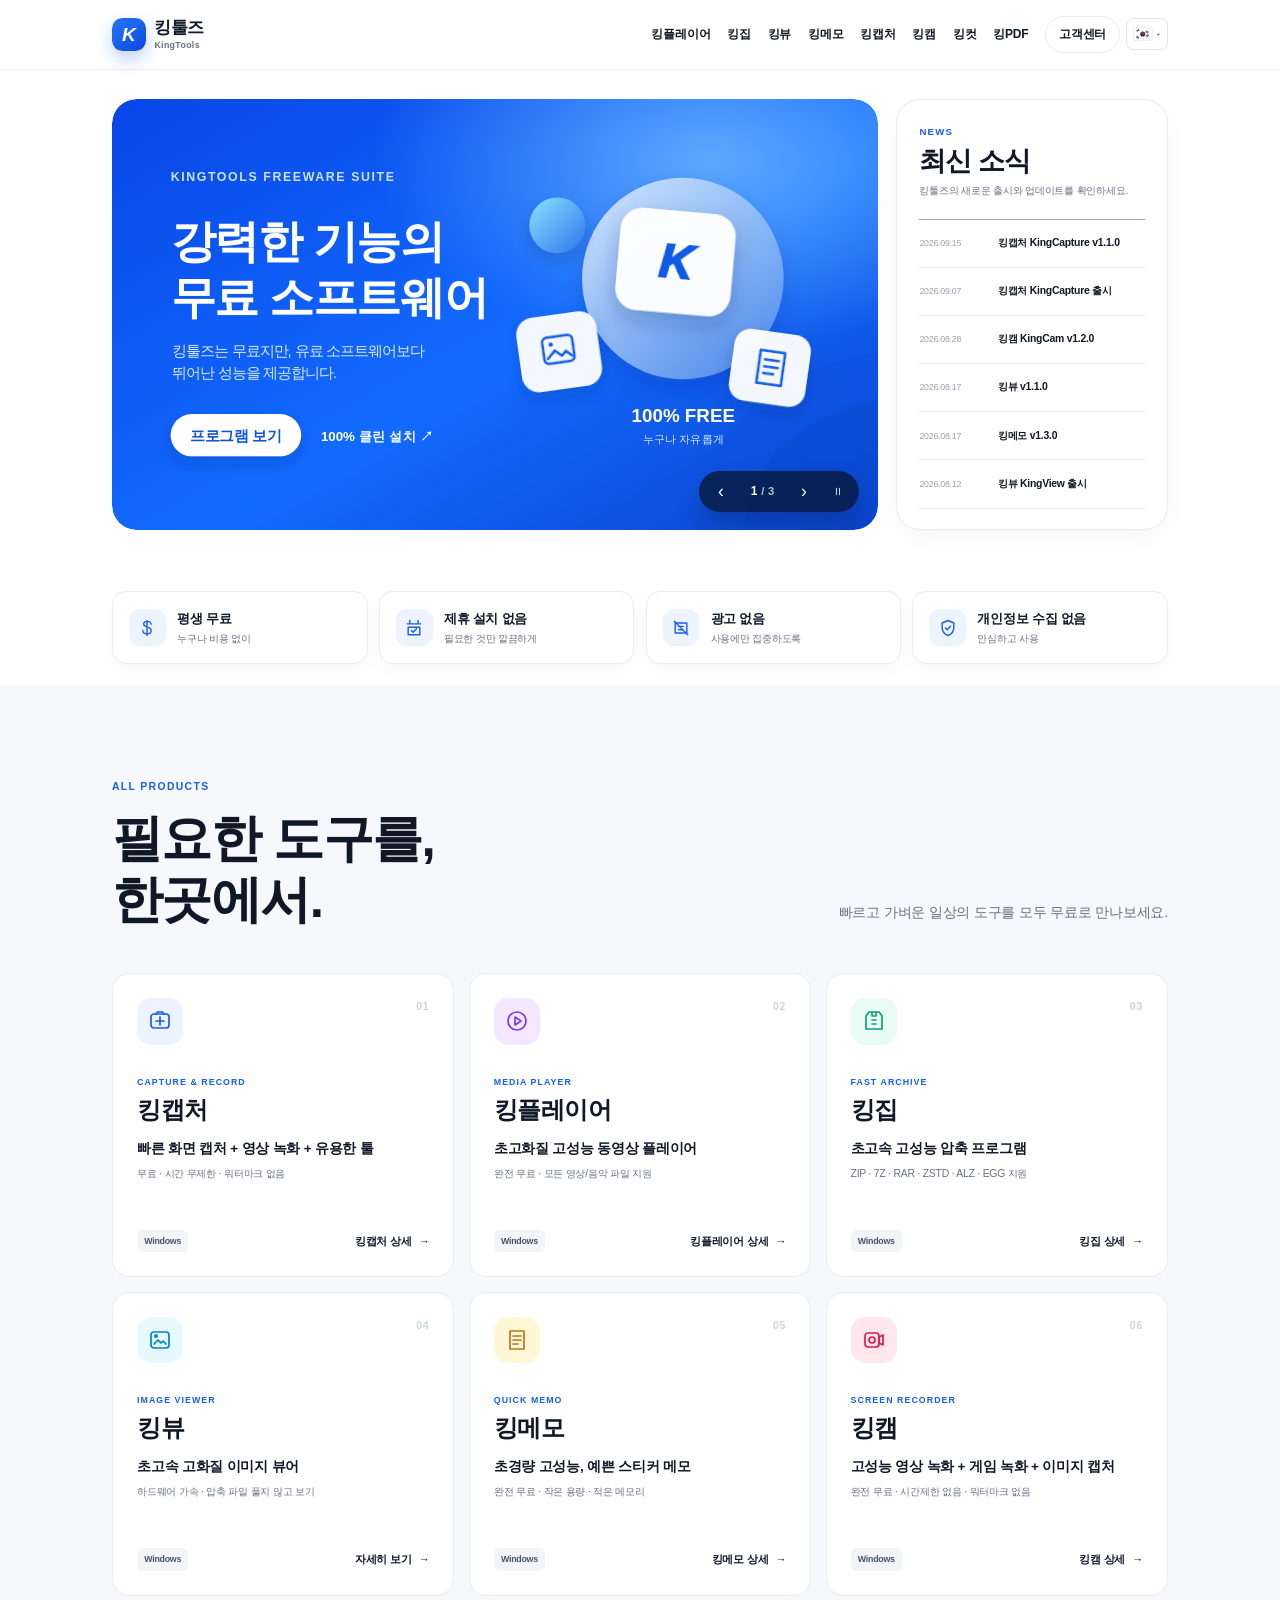
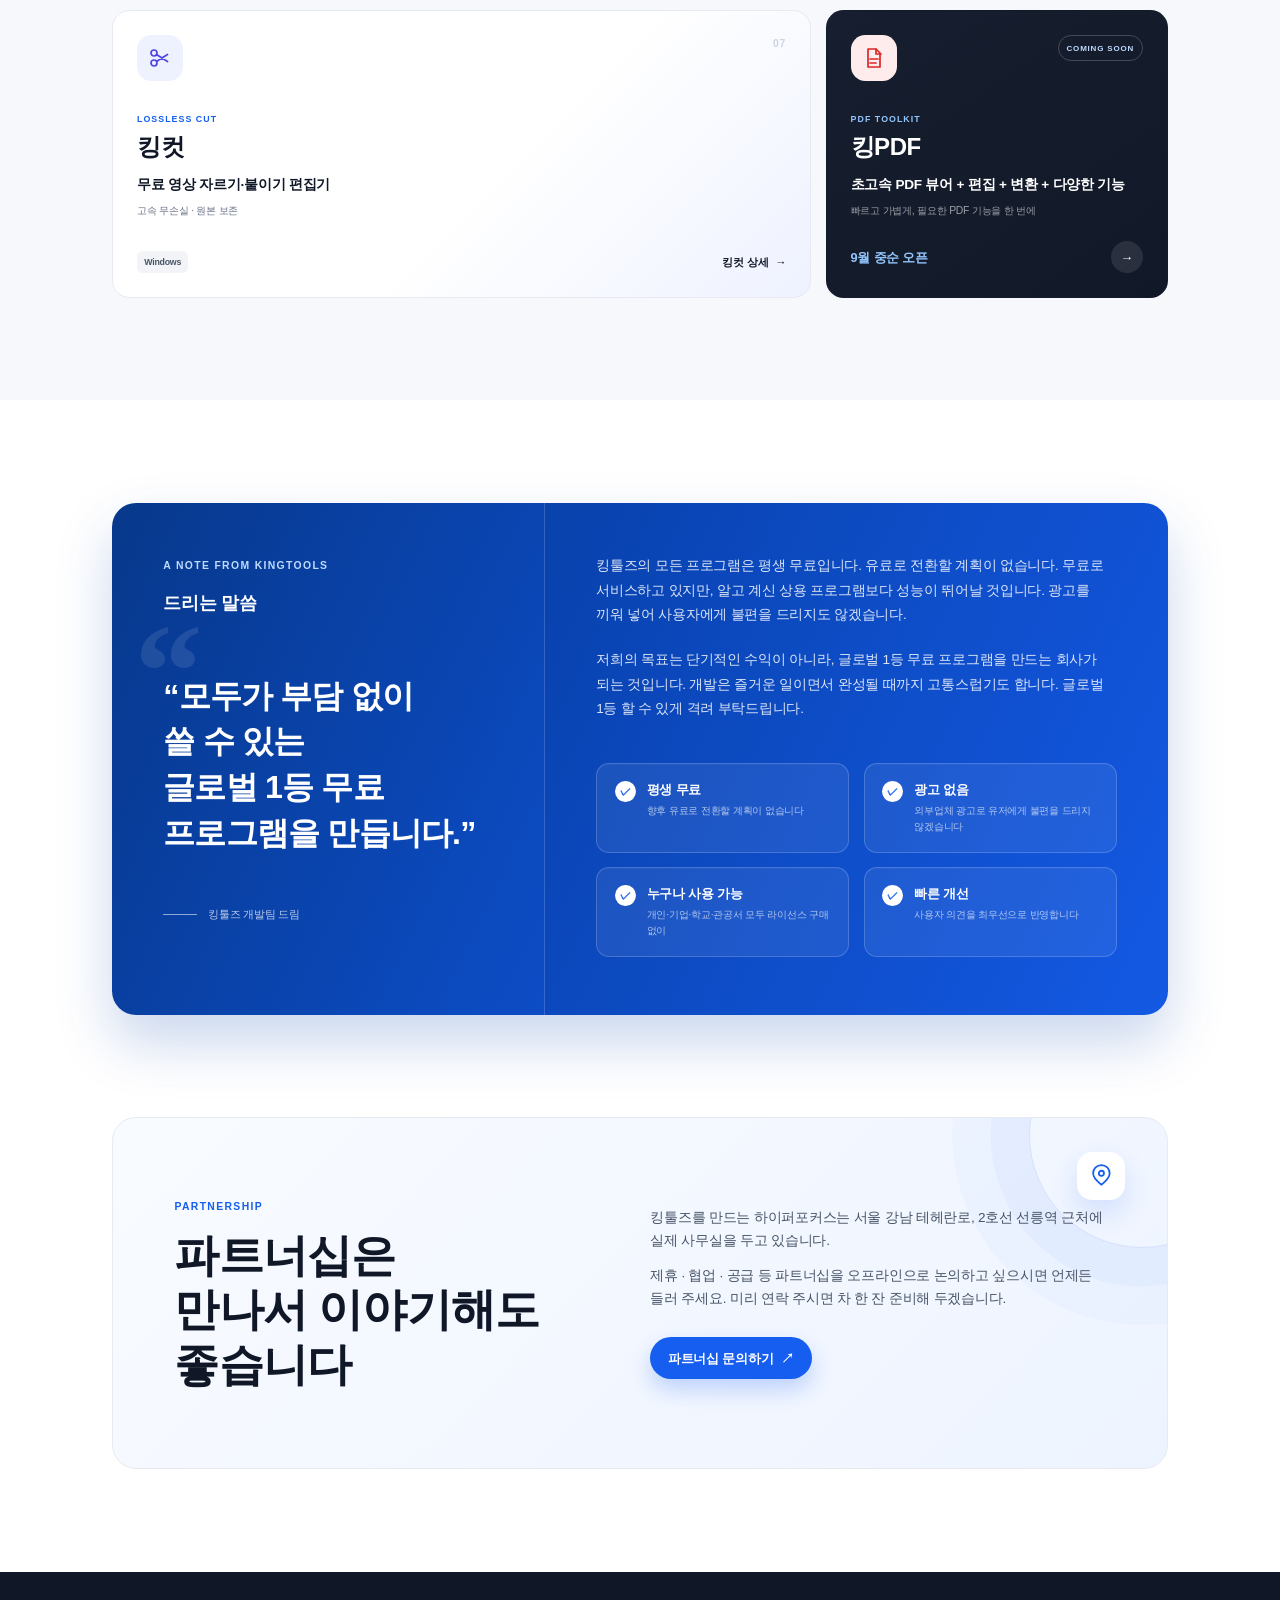
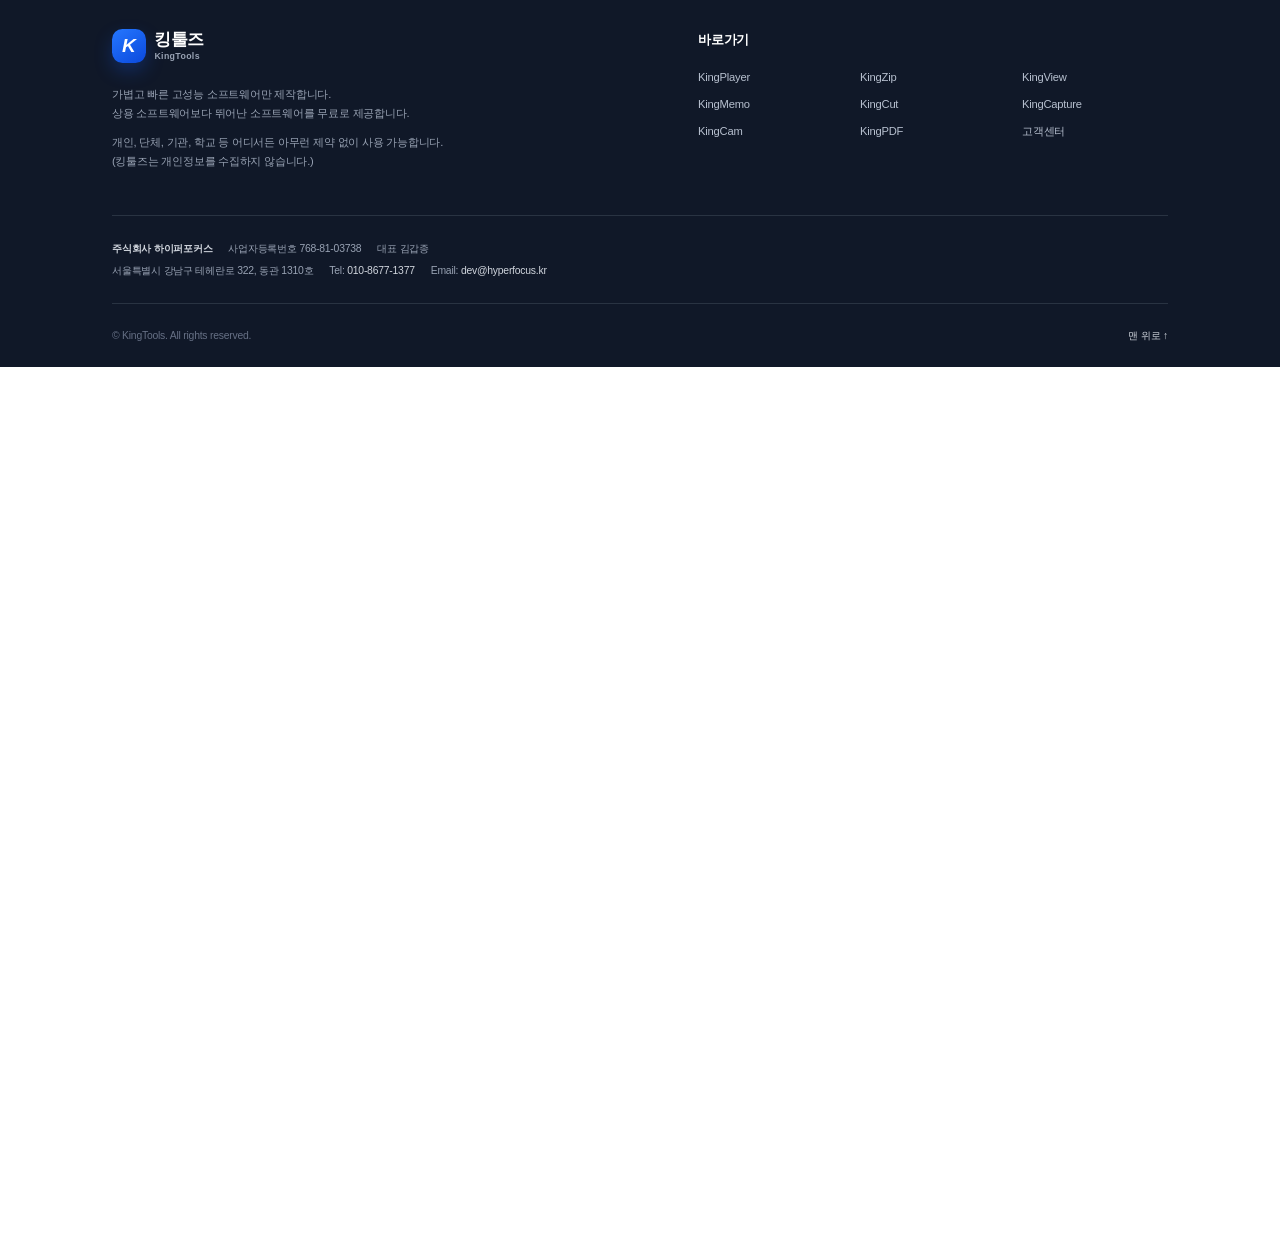
==== index.html @ 2457c0c4 "Match slide 2 to approved license design" ====
<!doctype html>
<html lang="ko">
  <head>
    <meta charset="UTF-8" />
    <meta name="viewport" content="width=device-width, initial-scale=1.0" />
    <meta name="description" content="강력한 기능의 무료 소프트웨어, 킹툴즈. 개인·기업·학교·기관 누구나 무료로 사용할 수 있습니다." />
    <meta name="theme-color" content="#155EEF" />
    <title>킹툴즈 KingTools — 무료 유틸리티 소프트웨어</title>
    <link rel="icon" type="image/svg+xml" href="data:image/svg+xml,%3Csvg xmlns='http://www.w3.org/2000/svg' viewBox='0 0 64 64'%3E%3Crect width='64' height='64' rx='17' fill='%23155EEF'/%3E%3Cpath d='M18 15v34h9V36l12 13h12L34 31l16-16H38L27 27V15z' fill='white'/%3E%3C/svg%3E" />
    <link rel="stylesheet" href="./styles.css?v=20260921-slide2final" />

    <!-- =========================================================
         HERO + 최신 소식 배치
         슬라이드 내부는 styles.css의 기본 크기를 사용해서
         1/2/3페이지 모두 네모 배너 안에 들어오도록 유지
         ========================================================= -->
    <style>
      /* HERO 오른쪽 최신 소식 카드 */
      .news-card {
        min-height: 508px;
        padding: 30px 28px 22px;
        display: flex;
        flex-direction: column;
        border: 1px solid #e7eaf0;
        border-radius: 30px;
        background: #fff;
        box-shadow: 0 10px 30px rgba(16,24,40,.04);
      }
      .news-kicker {
        color: #155eef;
        font-size: 12px;
        font-weight: 900;
        letter-spacing: .13em;
      }
      .news-heading {
        margin: 8px 0 0;
        font-size: 34px;
        line-height: 1.08;
        letter-spacing: -.04em;
      }
      .news-description {
        margin: 10px 0 0;
        color: #667085;
        font-size: 13px;
        line-height: 1.55;
      }
      .news-list-compact {
        margin: 24px 0 0;
        padding: 0;
        list-style: none;
        border-top: 2px solid #98a2b3;
      }
      .news-list-compact li { border-bottom: 1px solid #e7eaf0; }
      .news-list-compact a {
        min-height: 59px;
        display: grid;
        grid-template-columns: 88px minmax(0,1fr);
        align-items: center;
        gap: 10px;
      }
      .news-list-compact time {
        color: #98a2b3;
        font-size: 11px;
        font-variant-numeric: tabular-nums;
      }
      .news-list-compact strong {
        font-size: 13px;
        line-height: 1.4;
      }
      .news-list-compact a:hover strong { color: #155eef; }

      /* =========================================================
         ★ 2번 슬라이드 최종 디자인 ★
         사용자가 확정한 라이선스 프리웨어 디자인 기준
         1번/3번 슬라이드는 건드리지 않음
         ========================================================= */
      @media (min-width: 761px) {
        .hero-slide-license {
          background:
            radial-gradient(circle at 82% 16%, rgba(64,145,255,.34), transparent 28%),
            linear-gradient(135deg,#061a41 0%,#082b66 52%,#0b4f9f 100%);
        }
        .hero-slide-license .hero-copy-special { max-width: 520px; }
        .hero-slide-license .eyebrow {
          margin-bottom: 20px;
          color: #9dccff;
          font-size: 13px;
          letter-spacing: .12em;
        }
        .hero-slide-license h1 {
          font-size: clamp(54px,5vw,76px);
          line-height: 1.08;
          letter-spacing: 1px;
        }
        .hero-slide-license .hero-special-desc {
          margin-top: 28px;
          color: rgba(235,243,255,.88);
          font-size: 18px;
          line-height: 1.58;
        }
        .hero-slide-license .hero-special-points {
          margin-top: 34px;
          gap: 12px;
        }
        .hero-slide-license .hero-special-points span {
          min-height: 44px;
          padding: 9px 17px;
          border-color: rgba(164,196,239,.55);
          background: rgba(7,42,99,.20);
          color: #fff;
          box-shadow: inset 0 1px rgba(255,255,255,.05);
          backdrop-filter: none;
        }
        .hero-license-visual { min-height: 390px; }
        .hero-license-visual .feature-orbit {
          width: 320px;
          height: 320px;
          right: 10px;
          top: 24px;
          background: linear-gradient(145deg,#acd7ff 0%,#79b1ee 48%,#4d82bf 100%);
          box-shadow: inset -28px -24px 56px rgba(8,45,97,.14),0 30px 56px rgba(2,26,70,.18);
        }
        .hero-license-visual .feature-icon-card {
          width: 170px;
          height: 170px;
          right: 82px;
          top: 94px;
          border-radius: 40px;
          background: #fff;
          box-shadow: 0 26px 48px rgba(2,28,70,.18);
          transform: rotate(5deg);
        }
        .hero-license-visual .feature-icon-license svg {
          width: 92px;
          height: 92px;
        }
        .hero-license-visual .feature-floating-a {
          left: 12px;
          top: 86px;
          min-width: 112px;
          height: 48px;
          font-size: 15px;
        }
        .hero-license-visual .feature-floating-b {
          right: -2px;
          bottom: 80px;
          min-width: 108px;
          height: 48px;
          font-size: 15px;
        }
        .hero-license-visual .feature-caption {
          right: 54px;
          bottom: 0;
        }
        .hero-license-visual .feature-caption strong {
          font-size: 29px;
          letter-spacing: -.01em;
        }
        .hero-license-visual .feature-caption span {
          margin-top: 7px;
          font-size: 14px;
          color: rgba(226,238,255,.86);
        }
      }

      /* 3번 페이지에서는 슬라이드 컨트롤도 진한 초록색 */
      .hero-banner:has(.hero-slider-track[style*="-200%"] ) .hero-slider-controls {
        background: rgba(4,78,58,.93);
      }

      /* 태블릿에서는 최신 소식을 HERO 아래로 */
      @media (max-width:1180px) {
        .news-card { min-height: auto; }
      }

      @media (max-width:760px) {
        .news-card { padding: 26px 22px 20px; border-radius: 24px; }
        .news-heading { font-size: 30px; }
        .news-list-compact a { min-height: 64px; grid-template-columns: 78px 1fr; }
      }
    </style>
  </head>
  <body>
    <a class="skip-link" href="#main">본문으로 바로가기</a>

    <!-- =========================================================
         01. HEADER
         ========================================================= -->
    <header class="site-header" id="top">
      <div class="header-inner">
        <a class="brand" href="#top" aria-label="킹툴즈 홈">
          <span class="brand-mark" aria-hidden="true">K</span>
          <span class="brand-copy"><strong>킹툴즈</strong><small>KingTools</small></span>
        </a>
        <button class="menu-button" type="button" aria-expanded="false" aria-controls="primary-nav">
          <span class="sr-only">메뉴 열기</span><span></span><span></span><span></span>
        </button>
        <nav class="primary-nav" id="primary-nav" aria-label="주요 메뉴">
          <a href="#kingplayer">킹플레이어</a>
          <a href="#kingzip">킹집</a>
          <a href="#kingview">킹뷰</a>
          <a href="#kingmemo">킹메모</a>
          <a href="#kingcapture">킹캡처</a>
          <a href="#kingcam">킹캠</a>
          <a href="#kingcut">킹컷</a>
          <a href="#kingpdf">킹PDF</a>
          <a class="nav-support" href="#footer">고객센터</a>
        </nav>
      </div>
    </header>

    <main id="main">
      <!-- =========================================================
           02. HERO 3페이지 슬라이더 + 최신 소식
           ========================================================= -->
      <section class="hero section-shell" aria-labelledby="hero-title">
        <div class="hero-banner">
          <div class="hero-slider-viewport">
            <div class="hero-slider-track">

              <!-- 1번 슬라이드 -->
              <section class="hero-slide hero-slide-main" aria-label="강력한 기능의 무료 소프트웨어">
                <div class="hero-copy">
                  <span class="eyebrow eyebrow-light">KINGTOOLS FREEWARE SUITE</span>
                  <h1 id="hero-title">강력한 기능의<br />무료 소프트웨어</h1>
                  <p>킹툴즈는 무료지만, 유료 소프트웨어보다 뛰어난 성능을 제공합니다.</p>
                  <div class="hero-actions">
                    <a class="button button-white" href="#programs">프로그램 보기</a>
                    <a class="text-link text-link-light" href="#programs">100% 클린 설치 <span aria-hidden="true">↗</span></a>
                  </div>
                </div>
                <div class="hero-visual" aria-hidden="true">
                  <span class="orb orb-one"></span>
                  <span class="orb orb-two"></span>
                  <div class="utility-stack utility-stack-left">
                    <svg viewBox="0 0 24 24"><rect x="3" y="4" width="18" height="16" rx="3"></rect><path d="m7 15 3-3 3 3 2-2 3 3"></path><circle cx="8" cy="9" r="1.2"></circle></svg>
                  </div>
                  <div class="utility-stack utility-stack-center"><span class="stack-k">K</span></div>
                  <div class="utility-stack utility-stack-right">
                    <svg viewBox="0 0 24 24"><path d="M5 4h14v16H5z"></path><path d="M8 8h8M8 12h8M8 16h5"></path></svg>
                  </div>
                  <div class="visual-caption"><strong>100% FREE</strong><span>누구나 자유롭게</span></div>
                </div>
              </section>

              <!-- 2번 슬라이드 - 확정 디자인 -->
              <section class="hero-slide hero-slide-license" aria-label="라이선스 프리웨어">
                <div class="hero-copy hero-copy-special">
                  <span class="eyebrow eyebrow-light">KINGTOOLS LICENSE</span>
                  <h1>라이선스<br />프리웨어</h1>
                  <p class="hero-special-desc">개인 · 기업 · 학교 · 기관 누구나 무료입니다.<br />어떠한 라이선스 비용도 요구하지 않습니다.</p>
                  <div class="hero-special-points"><span>개인 무료</span><span>기업 무료</span><span>학교·기관 무료</span></div>
                </div>
                <div class="hero-feature-visual hero-license-visual" aria-hidden="true">
                  <div class="feature-orbit feature-orbit-license"></div>
                  <div class="feature-icon-card feature-icon-license">
                    <svg viewBox="0 0 96 96" fill="none" aria-hidden="true">
                      <path d="M20 10h39l15 15v40H20V10Z" stroke="currentColor" stroke-width="5" stroke-linejoin="round"/>
                      <path d="M59 10v17h17" stroke="currentColor" stroke-width="5" stroke-linecap="round" stroke-linejoin="round"/>
                      <path d="M31 31h22M31 42h25M31 53h18" stroke="currentColor" stroke-width="5" stroke-linecap="round"/>
                      <circle cx="68" cy="65" r="17" fill="white" stroke="currentColor" stroke-width="5"/>
                      <path d="m60 65 6 6 11-13" stroke="currentColor" stroke-width="5" stroke-linecap="round" stroke-linejoin="round"/>
                      <path d="M59 79 56 90l12-6 12 6-3-11" stroke="currentColor" stroke-width="5" stroke-linejoin="round"/>
                    </svg>
                  </div>
                  <div class="feature-floating feature-floating-a">FREE</div>
                  <div class="feature-floating feature-floating-b">0원</div>
                  <div class="feature-caption"><strong>FREEWARE</strong><span>누구나 자유롭게</span></div>
                </div>
              </section>

              <!-- 3번 슬라이드 -->
              <section class="hero-slide hero-slide-clean" aria-label="100% 클린 설치">
                <div class="hero-copy hero-copy-special">
                  <span class="eyebrow eyebrow-light">KINGTOOLS PROMISE</span>
                  <h1>100%<br />클린 설치</h1>
                  <p class="hero-special-desc">킹툴즈 모든 프로그램은 타사 제휴 소프트웨어를<br />끼워 설치하지 않습니다.</p>
                  <div class="hero-special-points hero-clean-points"><span>✓ 제휴 설치 없음</span><span>✓ 광고 없음</span><span>✓ 개인정보 수집 없음</span></div>
                </div>
                <div class="hero-feature-visual hero-clean-visual" aria-hidden="true">
                  <div class="feature-orbit feature-orbit-clean"></div>
                  <div class="feature-icon-card feature-icon-clean">
                    <svg viewBox="0 0 64 64" fill="none"><path d="M32 7 11 15v15c0 13 8 24 21 29 13-5 21-16 21-29V15L32 7Z" stroke="currentColor" stroke-width="4" stroke-linejoin="round"/><path d="m22 32 7 7 14-16" stroke="currentColor" stroke-width="5" stroke-linecap="round" stroke-linejoin="round"/></svg>
                  </div>
                  <div class="feature-floating feature-floating-a clean-chip">NO BUNDLE</div>
                  <div class="feature-floating feature-floating-b clean-chip">NO ADS</div>
                  <div class="feature-caption"><strong>100% CLEAN</strong><span>안심하고 설치</span></div>
                </div>
              </section>
            </div>
          </div>

          <div class="hero-slider-controls">
            <button class="hero-slider-prev" type="button" aria-label="이전 배너">‹</button>
            <span class="hero-slider-count"><b>1</b><em>/</em>3</span>
            <button class="hero-slider-next" type="button" aria-label="다음 배너">›</button>
            <button class="hero-slider-pause" type="button" aria-label="자동 넘김 일시정지">Ⅱ</button>
          </div>
        </div>

        <!-- 최신 소식 -->
        <aside class="news-card" aria-labelledby="news-title">
          <span class="news-kicker">NEWS</span>
          <h2 class="news-heading" id="news-title">최신 소식</h2>
          <p class="news-description">킹툴즈의 새로운 출시와 업데이트를 확인하세요.</p>
          <ul class="news-list-compact">
            <li><a href="#kingcapture"><time datetime="2026-09-15">2026.09.15</time><strong>킹캡처 KingCapture v1.1.0</strong></a></li>
            <li><a href="#kingcapture"><time datetime="2026-09-07">2026.09.07</time><strong>킹캡처 KingCapture 출시</strong></a></li>
            <li><a href="#kingcam"><time datetime="2026-08-28">2026.08.28</time><strong>킹캠 KingCam v1.2.0</strong></a></li>
            <li><a href="#kingview"><time datetime="2026-08-17">2026.08.17</time><strong>킹뷰 v1.1.0</strong></a></li>
            <li><a href="#kingmemo"><time datetime="2026-08-17">2026.08.17</time><strong>킹메모 v1.3.0</strong></a></li>
            <li><a href="#kingview"><time datetime="2026-08-12">2026.08.12</time><strong>킹뷰 KingView 출시</strong></a></li>
          </ul>
        </aside>
      </section>

      <!-- =========================================================
           03. BENEFITS
           ========================================================= -->
      <section class="trust-strip" aria-label="킹툴즈 이용 혜택">
        <div class="section-shell trust-grid">
          <article><span class="trust-icon"><svg viewBox="0 0 24 24"><path d="M12 3v18M17 7.5C17 5.6 15 4 12.5 4S8 5.3 8 7.3s1.8 3 4.5 3.7S17 12.8 17 15s-2 4-5 4-5-1.8-5-4"></path></svg></span><div><strong>평생 무료</strong><small>누구나 비용 없이</small></div></article>
          <article><span class="trust-icon"><svg viewBox="0 0 24 24"><path d="M4 7h16M7 3v4M17 3v4M5 11h14v9H5z"></path><path d="m9 15 2 2 4-4"></path></svg></span><div><strong>제휴 설치 없음</strong><small>필요한 것만 깔끔하게</small></div></article>
          <article><span class="trust-icon"><svg viewBox="0 0 24 24"><path d="M5 6h14v12H5z"></path><path d="m4 4 16 16M9 10h6M9 14h4"></path></svg></span><div><strong>광고 없음</strong><small>사용에만 집중하도록</small></div></article>
          <article><span class="trust-icon"><svg viewBox="0 0 24 24"><path d="M12 3 5 6v5c0 4.4 2.7 8.3 7 10 4.3-1.7 7-5.6 7-10V6z"></path><path d="m9 12 2 2 4-4"></path></svg></span><div><strong>개인정보 수집 없음</strong><small>안심하고 사용</small></div></article>
        </div>
      </section>

      <!-- =========================================================
           04. PRODUCTS
           ========================================================= -->
      <section class="program-section" id="programs" aria-labelledby="program-title">
        <div class="section-shell">
          <div class="section-heading program-heading">
            <div><span class="eyebrow">ALL PRODUCTS</span><h2 id="program-title">필요한 도구를,<br />한곳에서.</h2></div>
            <p>빠르고 가벼운 일상의 도구를 모두 무료로 만나보세요.</p>
          </div>
          <div class="program-grid">
            <article class="program-card featured" id="kingcapture"><div class="program-top"><span class="product-icon icon-blue"><svg viewBox="0 0 24 24"><rect x="3" y="5" width="18" height="14" rx="3"></rect><path d="M8 5 9.5 3h5L16 5M8 12h8M12 8v8"></path></svg></span><span class="product-number">01</span></div><span class="card-label">CAPTURE & RECORD</span><h3>킹캡처</h3><p>빠른 화면 캡처 + 영상 녹화 + 유용한 툴</p><small>무료 · 시간 무제한 · 워터마크 없음</small><div class="program-bottom"><span class="os-pill">Windows</span><a href="#kingcapture">킹캡처 상세 <i>→</i></a></div></article>
            <article class="program-card" id="kingplayer"><div class="program-top"><span class="product-icon icon-violet"><svg viewBox="0 0 24 24"><circle cx="12" cy="12" r="9"></circle><path d="m10 8 6 4-6 4z"></path></svg></span><span class="product-number">02</span></div><span class="card-label">MEDIA PLAYER</span><h3>킹플레이어</h3><p>초고화질 고성능 동영상 플레이어</p><small>완전 무료 · 모든 영상/음악 파일 지원</small><div class="program-bottom"><span class="os-pill">Windows</span><a href="#kingplayer">킹플레이어 상세 <i>→</i></a></div></article>
            <article class="program-card" id="kingzip"><div class="program-top"><span class="product-icon icon-mint"><svg viewBox="0 0 24 24"><path d="M7 3h10l3 4v13H4V7z"></path><path d="M10 3v4h4V3M10 11h4M10 15h4"></path></svg></span><span class="product-number">03</span></div><span class="card-label">FAST ARCHIVE</span><h3>킹집</h3><p>초고속 고성능 압축 프로그램</p><small>ZIP · 7Z · RAR · ZSTD · ALZ · EGG 지원</small><div class="program-bottom"><span class="os-pill">Windows</span><a href="#kingzip">킹집 상세 <i>→</i></a></div></article>
            <article class="program-card" id="kingview"><div class="program-top"><span class="product-icon icon-cyan"><svg viewBox="0 0 24 24"><rect x="3" y="4" width="18" height="16" rx="3"></rect><path d="m6 16 4-4 3 3 2-2 3 3"></path><circle cx="8" cy="8" r="1.2"></circle></svg></span><span class="product-number">04</span></div><span class="card-label">IMAGE VIEWER</span><h3>킹뷰</h3><p>초고속 고화질 이미지 뷰어</p><small>하드웨어 가속 · 압축 파일 풀지 않고 보기</small><div class="program-bottom"><span class="os-pill">Windows</span><a href="#kingview">자세히 보기 <i>→</i></a></div></article>
            <article class="program-card" id="kingmemo"><div class="program-top"><span class="product-icon icon-yellow"><svg viewBox="0 0 24 24"><path d="M5 3h14v18H5z"></path><path d="M8 8h8M8 12h8M8 16h5"></path></svg></span><span class="product-number">05</span></div><span class="card-label">QUICK MEMO</span><h3>킹메모</h3><p>초경량 고성능, 예쁜 스티커 메모</p><small>완전 무료 · 작은 용량 · 적은 메모리</small><div class="program-bottom"><span class="os-pill">Windows</span><a href="#kingmemo">킹메모 상세 <i>→</i></a></div></article>
            <article class="program-card" id="kingcam"><div class="program-top"><span class="product-icon icon-rose"><svg viewBox="0 0 24 24"><rect x="3" y="5" width="14" height="14" rx="3"></rect><path d="m17 9 4-2v10l-4-2z"></path><circle cx="10" cy="12" r="3"></circle></svg></span><span class="product-number">06</span></div><span class="card-label">SCREEN RECORDER</span><h3>킹캠</h3><p>고성능 영상 녹화 + 게임 녹화 + 이미지 캡처</p><small>완전 무료 · 시간제한 없음 · 워터마크 없음</small><div class="program-bottom"><span class="os-pill">Windows</span><a href="#kingcam">킹캠 상세 <i>→</i></a></div></article>
            <article class="program-card wide-card" id="kingcut"><div class="program-top"><span class="product-icon icon-indigo"><svg viewBox="0 0 24 24"><circle cx="6" cy="7" r="3"></circle><circle cx="6" cy="17" r="3"></circle><path d="m8.5 8.5 11 7M8.5 15.5l11-7"></path></svg></span><span class="product-number">07</span></div><span class="card-label">LOSSLESS CUT</span><h3>킹컷</h3><p>무료 영상 자르기·붙이기 편집기</p><small>고속 무손실 · 원본 보존</small><div class="program-bottom"><span class="os-pill">Windows</span><a href="#kingcut">킹컷 상세 <i>→</i></a></div></article>
            <article class="program-card coming-card" id="kingpdf"><div class="program-top"><span class="product-icon icon-red"><svg viewBox="0 0 24 24"><path d="M6 3h8l4 4v14H6z"></path><path d="M14 3v5h5M8 13h8M8 17h6"></path></svg></span><span class="status-pill">COMING SOON</span></div><span class="card-label">PDF TOOLKIT</span><h3>킹PDF</h3><p>초고속 PDF 뷰어 + 편집 + 변환 + 다양한 기능</p><small>빠르고 가볍게, 필요한 PDF 기능을 한 번에</small><div class="program-bottom"><span class="open-date">9월 중순 오픈</span><span class="coming-arrow">→</span></div></article>
          </div>
        </div>
      </section>

      <!-- =========================================================
           05. MESSAGE
           ========================================================= -->
      <section class="message-section section-shell" aria-labelledby="message-title">
        <div class="message-intro">
          <span class="eyebrow eyebrow-light">A NOTE FROM KINGTOOLS</span>
          <h2 id="message-title">드리는 말씀</h2>
          <p class="message-lead">“모두가 부담 없이<br />쓸 수 있는<br />글로벌 1등 무료<br />프로그램을 만듭니다.”</p>
          <div class="signature"><span></span> 킹툴즈 개발팀 드림</div>
        </div>
        <div class="message-copy">
          <p>킹툴즈의 모든 프로그램은 평생 무료입니다. 유료로 전환할 계획이 없습니다. 무료로 서비스하고 있지만, 알고 계신 상용 프로그램보다 성능이 뛰어날 것입니다. 광고를 끼워 넣어 사용자에게 불편을 드리지도 않겠습니다.</p>
          <p>저희의 목표는 단기적인 수익이 아니라, 글로벌 1등 무료 프로그램을 만드는 회사가 되는 것입니다. 개발은 즐거운 일이면서 완성될 때까지 고통스럽기도 합니다. 글로벌 1등 할 수 있게 격려 부탁드립니다.</p>
          <ul class="promise-list">
            <li><span>✓</span><div><strong>평생 무료</strong><small>향후 유료로 전환할 계획이 없습니다</small></div></li>
            <li><span>✓</span><div><strong>광고 없음</strong><small>외부업체 광고로 유저에게 불편을 드리지 않겠습니다</small></div></li>
            <li><span>✓</span><div><strong>누구나 사용 가능</strong><small>개인·기업·학교·관공서 모두 라이선스 구매 없이</small></div></li>
            <li><span>✓</span><div><strong>빠른 개선</strong><small>사용자 의견을 최우선으로 반영합니다</small></div></li>
          </ul>
        </div>
      </section>

      <!-- =========================================================
           06. PARTNERSHIP
           ========================================================= -->
      <section class="partnership-section section-shell" aria-labelledby="partnership-title">
        <div class="partnership-card">
          <div><span class="eyebrow">PARTNERSHIP</span><h2 id="partnership-title">파트너십은<br />만나서 이야기해도 좋습니다</h2></div>
          <div class="partnership-copy">
            <p>킹툴즈를 만드는 하이퍼포커스는 서울 강남 테헤란로, 2호선 선릉역 근처에 실제 사무실을 두고 있습니다.</p>
            <p>제휴 · 협업 · 공급 등 파트너십을 오프라인으로 논의하고 싶으시면 언제든 들러 주세요. 미리 연락 주시면 차 한 잔 준비해 두겠습니다.</p>
            <a class="button button-blue" href="mailto:dev@hyperfocus.kr">파트너십 문의하기 <span aria-hidden="true">↗</span></a>
          </div>
          <div class="partnership-pin" aria-hidden="true"><svg viewBox="0 0 24 24"><path d="M20 10c0 5-8 11-8 11S4 15 4 10a8 8 0 1 1 16 0Z"></path><circle cx="12" cy="10" r="2.5"></circle></svg></div>
        </div>
      </section>
    </main>

    <!-- =========================================================
         07. FOOTER
         ========================================================= -->
    <footer class="site-footer" id="footer">
      <div class="section-shell footer-top">
        <div class="footer-brand">
          <a class="brand brand-footer" href="#top"><span class="brand-mark" aria-hidden="true">K</span><span class="brand-copy"><strong>킹툴즈</strong><small>KingTools</small></span></a>
          <p>가볍고 빠른 고성능 소프트웨어만 제작합니다.<br />상용 소프트웨어보다 뛰어난 소프트웨어를 무료로 제공합니다.</p>
          <p>개인, 단체, 기관, 학교 등 어디서든 아무런 제약 없이 사용 가능합니다.<br />(킹툴즈는 개인정보를 수집하지 않습니다.)</p>
        </div>
        <div class="footer-links">
          <h2>바로가기</h2>
          <div><a href="#kingplayer">KingPlayer</a><a href="#kingzip">KingZip</a><a href="#kingview">KingView</a><a href="#kingmemo">KingMemo</a><a href="#kingcut">KingCut</a><a href="#kingcapture">KingCapture</a><a href="#kingcam">KingCam</a><a href="#kingpdf">KingPDF</a><a href="mailto:dev@hyperfocus.kr">고객센터</a></div>
        </div>
      </div>
      <div class="section-shell company-info">
        <p><strong>주식회사 하이퍼포커스</strong><span>사업자등록번호 768-81-03738</span><span>대표 김갑종</span></p>
        <p><span>서울특별시 강남구 테헤란로 322, 동관 1310호</span><span>Tel: <a href="tel:01086771377">010-8677-1377</a></span><span>Email: <a href="mailto:dev@hyperfocus.kr">dev@hyperfocus.kr</a></span></p>
      </div>
      <div class="section-shell footer-bottom"><p>© KingTools. All rights reserved.</p><a href="#top">맨 위로 <span aria-hidden="true">↑</span></a></div>
    </footer>

    <script src="./script.js?v=20260920-clean3"></script>
  </body>
</html>
---- styles.css ----
/* =========================================================
   KINGTOOLS styles.css
   디자인은 이 파일에서만 수정하면 됩니다.
   - 글자 크기: font-size
   - 자간: letter-spacing
   - 줄간격: line-height
   - 색상: color / background
   - 여백: margin / padding
   ========================================================= */

/* =========================================================
   01. 기본 설정
   사이트 전체 색상 / 폰트 / 공통 크기
   ========================================================= */
:root {
  --blue: #155eef;
  --blue-2: #0b45c8;
  --blue-soft: #edf4ff;
  --navy: #071a3d;
  --ink: #101828;
  --muted: #667085;
  --line: #e7eaf0;
  --surface: #f6f8fb;
  --white: #ffffff;
  --shadow: 0 18px 48px rgba(16, 24, 40, 0.08);
  --radius-xl: 30px;
  --radius-lg: 22px;
  --shell: min(1320px, calc(100% - 80px));
}

* { box-sizing: border-box; }
html { scroll-behavior: smooth; }
body {
  margin: 0;
  color: var(--ink);
  background: var(--white);
  font-family: "Pretendard Variable", Pretendard, -apple-system, BlinkMacSystemFont, "Segoe UI", sans-serif;
  font-size: 16px;
  line-height: 1.65;
  letter-spacing: -0.018em;
  word-break: keep-all;
  -webkit-font-smoothing: antialiased;
}
a { color: inherit; text-decoration: none; }
button { font: inherit; }
svg { display: block; }
.section-shell { width: var(--shell); margin-inline: auto; }
.sr-only { position:absolute; width:1px; height:1px; padding:0; margin:-1px; overflow:hidden; clip:rect(0,0,0,0); white-space:nowrap; border:0; }
.skip-link { position:fixed; top:12px; left:12px; z-index:9999; padding:10px 14px; color:#fff; background:var(--navy); border-radius:10px; transform:translateY(-150%); }
.skip-link:focus { transform:translateY(0); }
:focus-visible { outline:3px solid rgba(21,94,239,.38); outline-offset:4px; }

/* =========================================================
   02. 헤더
   로고 / 상단 메뉴 / 고객센터 버튼
   ========================================================= */
.site-header { position:sticky; top:0; z-index:50; border-bottom:1px solid rgba(231,234,240,.8); background:rgba(255,255,255,.92); backdrop-filter:blur(18px); }
.header-inner { width:var(--shell); min-height:86px; margin-inline:auto; display:flex; align-items:center; gap:36px; }
.brand { display:inline-flex; align-items:center; gap:11px; flex:0 0 auto; }
.brand-mark { width:42px; height:42px; display:grid; place-items:center; border-radius:13px; color:#fff; background:linear-gradient(145deg,#2577ff,#0b49dc); box-shadow:0 10px 22px rgba(21,94,239,.27); font-size:24px; font-weight:900; font-style:italic; }
.brand-copy { display:grid; line-height:1.05; }
.brand-copy strong { font-size:21px; letter-spacing:-.04em; }
.brand-copy small { margin-top:5px; color:var(--muted); font-size:11px; font-weight:700; letter-spacing:.04em; }
.primary-nav { margin-left:auto; display:flex; align-items:center; gap:clamp(15px,1.65vw,28px); }
.primary-nav a { position:relative; padding-block:30px; font-size:15px; font-weight:700; white-space:nowrap; }
.primary-nav a::after { content:""; position:absolute; right:0; bottom:23px; left:0; height:2px; border-radius:2px; background:var(--blue); transform:scaleX(0); transition:transform .18s ease; }
.primary-nav a:hover::after,.primary-nav a:focus-visible::after { transform:scaleX(1); }
.primary-nav .nav-support { padding:10px 16px; border:1px solid var(--line); border-radius:999px; }
.primary-nav .nav-support::after { display:none; }
.menu-button { display:none; margin-left:auto; width:44px; height:44px; padding:10px; border:1px solid var(--line); border-radius:12px; background:#fff; cursor:pointer; }
.menu-button span:not(.sr-only) { display:block; width:100%; height:2px; margin:5px 0; border-radius:2px; background:var(--ink); }

/* =========================================================
   03. 언어 선택
   오른쪽 국기 버튼 / 언어 목록
   ========================================================= */
.language-switcher { position:relative; flex:0 0 auto; margin-left:-28px; z-index:1000; }
.language-button { width:52px; height:40px; display:inline-flex; align-items:center; justify-content:center; gap:6px; padding:0 8px; border:1px solid #e1e5ea; border-radius:9px; background:#fff; color:#344054; cursor:pointer; }
.language-button:hover { background:#f8fafc; }
.language-flag { width:22px; height:15px; display:block; flex:0 0 22px; border-radius:1px; box-shadow:0 0 0 1px rgba(16,24,40,.08); }
.language-caret { font-size:11px; color:#667085; }
.language-menu { position:absolute; top:calc(100% + 6px); right:0; width:186px; max-height:525px; overflow-y:auto; padding:7px 0; border:1px solid #dfe3e8; border-radius:7px; background:#fff; box-shadow:0 8px 24px rgba(15,23,42,.12); }
.language-menu[hidden] { display:none; }
.language-option { width:100%; height:32px; display:flex; align-items:center; gap:10px; padding:0 14px; border:0; background:transparent; color:#263044; text-align:left; white-space:nowrap; cursor:pointer; font-size:14px; }
.language-option:hover { background:#f5f7fa; }

/* =========================================================
   04. 움직이는 HERO 슬라이더 공통 영역
   슬라이더 전체 크기 / 움직임 / 공통 배치
   ========================================================= */
.hero { padding-top:36px; padding-bottom:50px; display:grid; grid-template-columns:minmax(0,1fr) 340px; gap:22px; }
.hero-banner { position:relative; min-height:508px; overflow:hidden; border-radius:var(--radius-xl); color:#fff; background:#155eef; }
.hero-banner::after { content:""; position:absolute; z-index:0; width:420px; height:420px; right:-180px; bottom:-230px; border:1px solid rgba(255,255,255,.24); border-radius:50%; box-shadow:0 0 0 56px rgba(255,255,255,.04),0 0 0 112px rgba(255,255,255,.035); pointer-events:none; }
.hero-slider-viewport { position:relative; z-index:1; width:100%; overflow:hidden; border-radius:inherit; touch-action:pan-y; }
.hero-slider-track { display:flex; width:100%; transition:transform .55s cubic-bezier(.22,.8,.24,1); will-change:transform; }
.hero-slide { flex:0 0 100%; min-width:100%; min-height:508px; display:grid; grid-template-columns:1.05fr .95fr; align-items:center; gap:14px; padding:clamp(48px,5.4vw,76px); position:relative; overflow:hidden; }
.hero-slide-main { background:radial-gradient(circle at 83% 21%,rgba(96,165,250,.52),transparent 26%),linear-gradient(135deg,#0b3fd1 0%,#155eef 56%,#1743c2 100%); }
.hero-slide-license { background:radial-gradient(circle at 82% 18%,rgba(58,129,255,.28),transparent 27%),linear-gradient(135deg,#071d49 0%,#0a2b68 52%,#0a3a86 100%); }
.hero-slide-clean { background:radial-gradient(circle at 82% 18%,rgba(108,246,195,.22),transparent 29%),linear-gradient(135deg,#078b69 0%,#08a173 48%,#06694f 100%); }
.hero-copy { position:relative; z-index:2; align-self:center; }
.eyebrow { display:inline-flex; margin-bottom:18px; color:var(--blue); font-size:13px; font-weight:800; letter-spacing:.13em; }
.eyebrow-light { color:#bfdbfe; }
.hero-slide-license .eyebrow { color:#8fc1ff; }
.hero-slide-clean .eyebrow { color:#c8f5e7; }
.hero-copy-special { max-width:580px; z-index:2; }
.hero-slide-main h1 { margin:0; font-size:clamp(46px,4.45vw,68px); line-height:1.15; letter-spacing:0px; }
.hero-slide-license h1 { margin:0; font-size:clamp(52px,5vw,76px); line-height:1.08; letter-spacing:0px; }
.hero-slide-clean h1 { margin:0; font-size:clamp(52px,5vw,76px); line-height:1.08; letter-spacing:0px; }
.hero-copy > p { max-width:520px; margin:24px 0 0; color:rgba(255,255,255,.82); font-size:18px; }
.hero-special-desc { margin:26px 0 0; color:rgba(255,255,255,.94); font-size:19px; line-height:1.65; }
.hero-actions { display:flex; align-items:center; gap:26px; margin-top:38px; }
.button { min-height:52px; padding:13px 22px; display:inline-flex; align-items:center; justify-content:center; gap:10px; border-radius:999px; font-weight:800; transition:transform .18s ease,box-shadow .18s ease; }
.button:hover,.button:focus-visible { transform:translateY(-2px); }
.button-white { color:var(--blue-2); background:#fff; box-shadow:0 14px 32px rgba(4,28,83,.18); }
.button-blue { color:#fff; background:var(--blue); box-shadow:0 13px 28px rgba(21,94,239,.24); }
.text-link { font-weight:750; }
.text-link-light { color:#fff; }
.text-link span { margin-left:5px; }
.hero-special-points { display:flex; flex-wrap:wrap; gap:12px; margin-top:34px; }
.hero-special-points span { display:inline-flex; align-items:center; min-height:44px; padding:9px 16px; border:1px solid rgba(255,255,255,.28); border-radius:999px; background:rgba(255,255,255,.08); color:#fff; font-size:14px; font-weight:800; box-shadow:inset 0 1px rgba(255,255,255,.12),0 10px 24px rgba(0,0,0,.08); backdrop-filter:blur(8px); }
.hero-slide-clean .hero-special-points span { background:rgba(255,255,255,.90); color:#078a66; border-color:rgba(255,255,255,.72); }

/* =========================================================
   05. 1번 슬라이드 오른쪽 일러스트
   ========================================================= */
.hero-visual { position:relative; min-height:340px; align-self:center; }
.orb { position:absolute; border-radius:50%; }
.orb-one { width:210px; height:210px; right:20px; top:44px; background:linear-gradient(145deg,rgba(255,255,255,.9),rgba(158,202,255,.25)); box-shadow:inset -24px -20px 54px rgba(5,43,125,.22),0 34px 50px rgba(4,27,88,.24); }
.orb-two { width:76px; height:76px; left:8px; top:44px; background:linear-gradient(145deg,#7dd3fc,#2563eb); box-shadow:0 20px 28px rgba(6,31,91,.26); }
.utility-stack { position:absolute; z-index:2; width:104px; height:104px; display:grid; place-items:center; border:1px solid rgba(255,255,255,.54); border-radius:26px; color:var(--blue); background:rgba(255,255,255,.91); box-shadow:0 24px 44px rgba(2,31,96,.27); }
.utility-stack svg { width:46px; height:46px; fill:none; stroke:currentColor; stroke-width:1.7; stroke-linecap:round; stroke-linejoin:round; }
.utility-stack-left { left:0; bottom:60px; transform:rotate(-8deg); }
.utility-stack-center { top:62px; right:66px; width:122px; height:122px; transform:rotate(5deg); }
.utility-stack-right { right:-2px; bottom:35px; transform:rotate(9deg); }
.stack-k { font-size:60px; line-height:1; font-weight:950; font-style:italic; letter-spacing:-.1em; }
.visual-caption { position:absolute; z-index:3; right:56px; bottom:-12px; display:grid; color:#fff; text-align:center; line-height:1.2; }
.visual-caption strong { font-size:18px; letter-spacing:.08em; }
.visual-caption span { margin-top:6px; color:rgba(255,255,255,.7); font-size:13px; }

/* =========================================================
   06. 2번/3번 슬라이드 오른쪽 일러스트
   ========================================================= */
.hero-feature-visual { position:relative; min-height:390px; align-self:center; }
.feature-orbit { position:absolute; width:330px; height:330px; right:14px; top:18px; border-radius:50%; box-shadow:inset -30px -24px 58px rgba(0,0,0,.14),0 34px 62px rgba(0,0,0,.17); }
.feature-orbit-license { background:linear-gradient(145deg,rgba(177,211,255,.96),rgba(74,127,198,.48)); }
.feature-orbit-clean { background:linear-gradient(145deg,rgba(230,255,247,.92),rgba(139,207,183,.44)); }
.feature-icon-card { position:absolute; z-index:2; width:172px; height:172px; right:86px; top:92px; display:grid; place-items:center; border-radius:42px; background:#fff; box-shadow:0 28px 52px rgba(0,0,0,.19); transform:rotate(5deg); }
.feature-icon-card svg { width:88px; height:88px; }
.feature-icon-license { color:#0b4ba8; }
.feature-icon-clean { color:#06986d; transform:rotate(-5deg); }
.feature-floating { position:absolute; z-index:3; display:flex; align-items:center; justify-content:center; min-width:108px; height:46px; padding:0 16px; border-radius:999px; background:rgba(255,255,255,.96); box-shadow:0 16px 28px rgba(0,0,0,.16); font-size:14px; font-weight:900; letter-spacing:.02em; }
.feature-floating-a { left:8px; top:88px; }
.feature-floating-b { right:0; bottom:84px; }
.hero-license-visual .feature-floating { color:#0b3f8e; }
.hero-clean-visual .feature-floating { color:#057d5d; }
.feature-caption { position:absolute; right:62px; bottom:2px; z-index:3; display:grid; text-align:center; color:#fff; }
.feature-caption strong { font-size:30px; line-height:1.05; letter-spacing:-.02em; }
.feature-caption span { margin-top:7px; color:rgba(255,255,255,.82); font-size:14px; }

/* =========================================================
   07. 슬라이드 하단 컨트롤
   ========================================================= */
.hero-slider-controls { position:absolute; z-index:8; right:24px; bottom:22px; height:52px; display:inline-flex; align-items:center; gap:6px; padding:6px 9px; border-radius:999px; background:rgba(7,26,61,.82); box-shadow:0 16px 32px rgba(0,0,0,.2); backdrop-filter:blur(10px); }
.hero-slider-controls button { width:36px; height:36px; display:grid; place-items:center; padding:0; border:0; border-radius:50%; color:#fff; background:transparent; cursor:pointer; font-size:22px; line-height:1; }
.hero-slider-controls button:hover { background:rgba(255,255,255,.14); }
.hero-slider-count { min-width:56px; text-align:center; color:rgba(255,255,255,.7); font-size:14px; font-weight:700; }
.hero-slider-count b { color:#fff; font-size:15px; }
.hero-slider-count em { padding:0 5px; font-style:normal; }
.hero-slider-pause { font-size:12px !important; }

/* =========================================================
   08. 오른쪽 '많이 찾는 프로그램' 카드
   ========================================================= */
.popular-card { min-height:508px; padding:30px 28px 22px; display:flex; flex-direction:column; border:1px solid var(--line); border-radius:var(--radius-xl); background:#fff; box-shadow:0 10px 30px rgba(16,24,40,.04); }
.popular-heading { display:flex; align-items:baseline; justify-content:space-between; gap:14px; padding:2px 2px 18px; }
.popular-heading h2 { margin:0; font-size:19px; letter-spacing:-.02em; }
.popular-heading span { color:var(--muted); font-size:12px; }
.popular-list { margin:0; padding:0; list-style:none; }
.popular-list li { border-top:1px solid var(--line); }
.popular-list a { min-height:77px; display:grid; grid-template-columns:26px 1fr auto 18px; align-items:center; gap:7px; }
.popular-list a:hover { color:var(--blue); }
.popular-list span { width:23px; height:23px; display:grid; place-items:center; border-radius:7px; color:var(--blue); background:var(--blue-soft); font-size:12px; font-weight:900; }
.popular-list b { font-size:15px; }
.popular-list small { color:var(--muted); font-size:12px; }
.popular-list i { font-style:normal; }
.popular-more { margin-top:auto; min-height:50px; padding:12px 18px; display:flex; align-items:center; justify-content:space-between; border-radius:15px; color:#fff; background:var(--navy); font-size:14px; font-weight:750; }

/* =========================================================
   09. 네 가지 이용 혜택
   ========================================================= */
.trust-strip { background:#fff; }
.trust-grid { min-height:144px; padding-block:26px; display:grid; grid-template-columns:repeat(4,1fr); gap:14px; }
.trust-grid article { min-width:0; padding:18px 20px; display:flex; align-items:center; gap:14px; border:1px solid rgba(231,234,240,.85); border-radius:18px; background:#fff; box-shadow:0 8px 22px rgba(16,24,40,.035); }
.trust-icon { flex:0 0 auto; width:46px; height:46px; display:grid; place-items:center; border-radius:14px; color:var(--blue); background:var(--blue-soft); }
.trust-icon svg { width:25px; height:25px; fill:none; stroke:currentColor; stroke-width:1.7; stroke-linecap:round; stroke-linejoin:round; }
.trust-grid strong,.trust-grid small { display:block; }
.trust-grid strong { font-size:16px; }
.trust-grid small { margin-top:2px; color:var(--muted); font-size:13px; }

/* =========================================================
   10. 프로그램 카드 전체
   ========================================================= */
.section-heading h2 { margin:0; font-size:clamp(34px,3.4vw,48px); line-height:1.18; letter-spacing:-.03em; }
.section-heading p { margin:10px 0 0; color:var(--muted); font-size:16px; }
.program-section { padding-block:112px 128px; background:var(--surface); }
.program-heading { margin-bottom:54px; display:flex; align-items:end; justify-content:space-between; gap:40px; }
.program-heading h2 { font-size:clamp(42px,5vw,66px); }
.program-heading > p { max-width:420px; margin-bottom:7px; font-size:18px; }
.program-grid { display:grid; grid-template-columns:repeat(3,minmax(0,1fr)); gap:18px; }
.program-card { min-height:380px; padding:30px; display:flex; flex-direction:column; border:1px solid var(--line); border-radius:var(--radius-lg); background:#fff; transition:transform .18s ease,box-shadow .18s ease,border-color .18s ease; scroll-margin-top:112px; }
.program-card:hover { transform:translateY(-5px); border-color:#d0d5dd; box-shadow:var(--shadow); }
.program-card.featured { color:var(--ink); border-color:var(--line); background:#fff; }
.program-top { display:flex; align-items:flex-start; justify-content:space-between; gap:18px; }
.product-icon { width:58px; height:58px; display:grid; place-items:center; border-radius:18px; }
.product-icon svg { width:30px; height:30px; fill:none; stroke:currentColor; stroke-width:1.7; stroke-linecap:round; stroke-linejoin:round; }
.icon-blue { color:#155eef; background:#edf4ff; }
.icon-violet { color:#7c3aed; background:#f3e8ff; }
.icon-mint { color:#0f9f79; background:#e8fbf4; }
.icon-cyan { color:#0284c7; background:#e7f8ff; }
.icon-yellow { color:#b7791f; background:#fff7d6; }
.icon-rose { color:#e11d48; background:#ffe7ed; }
.icon-indigo { color:#4f46e5; background:#eef2ff; }
.icon-red { color:#dc2626; background:#feecec; }
.featured .product-icon { color:#155eef; background:#edf4ff; }
.product-number { color:#cbd5e1; font-size:13px; font-weight:800; letter-spacing:.08em; }
.featured .product-number { color:#cbd5e1; }
.card-label { margin-top:38px; color:var(--blue); font-size:11px; font-weight:900; letter-spacing:.12em; }
.featured .card-label { color:var(--blue); }
.program-card h3 { margin:8px 0 0; font-size:30px; line-height:1.2; letter-spacing:-.02em; }
.program-card > p { margin:16px 0 0; font-size:17px; font-weight:700; }
.program-card > small { margin-top:6px; color:var(--muted); font-size:13px; }
.featured > small { color:var(--muted); }
.program-bottom { margin-top:auto; padding-top:28px; display:flex; align-items:center; justify-content:space-between; gap:18px; }
.os-pill { padding:5px 9px; border-radius:7px; color:#475467; background:#f2f4f7; font-size:11px; font-weight:800; }
.featured .os-pill { color:#475467; background:#f2f4f7; }
.program-bottom a { font-size:14px; font-weight:800; }
.program-bottom i { margin-left:5px; font-style:normal; }
.wide-card { grid-column:span 2; min-height:330px; background:linear-gradient(135deg,#fff 55%,#eef2ff); }
.coming-card { min-height:330px; color:#fff; border-color:transparent; background:linear-gradient(145deg,#171e2f,#111827); }
.coming-card .card-label { color:#93c5fd; }
.coming-card > small { color:rgba(255,255,255,.58); }
.status-pill { padding:7px 10px; border:1px solid rgba(255,255,255,.2); border-radius:999px; color:#bfdbfe; font-size:10px; font-weight:900; letter-spacing:.1em; }
.open-date { color:#93c5fd; font-weight:800; }
.coming-arrow { width:40px; height:40px; display:grid; place-items:center; border-radius:50%; background:rgba(255,255,255,.1); }

/* =========================================================
   11. '드리는 말씀' 파란 영역
   업로드한 최종 디자인에 맞춘 배치
   ========================================================= */
.message-section {
  margin-block:128px;
  min-height:640px;
  overflow:hidden;
  display:grid;
  grid-template-columns:.82fr 1.18fr;
  border-radius:var(--radius-xl);
  color:#fff;
  background:linear-gradient(115deg,#07388b 0%,#0b49bd 43%,#155eef 100%);
  box-shadow:0 34px 70px rgba(15,73,176,.22);
}
.message-intro,.message-copy { padding:clamp(58px,5vw,78px); }
.message-intro {
  position:relative;
  isolation:isolate;
  border-right:1px solid rgba(255,255,255,.16);
}
.message-intro::before {
  content:"“";
  position:absolute;
  left:28px;
  top:152px;
  z-index:0;
  color:rgba(255,255,255,.10);
  font-family:Georgia,"Times New Roman",serif;
  font-size:170px;
  font-weight:700;
  line-height:.7;
  pointer-events:none;
}
.message-intro h2 { margin:0; font-size:22px; }
.message-lead {
  position:relative;
  z-index:1;
  margin:70px 0 0;
  font-size:clamp(34px,3.15vw,46px);
  font-weight:800;
  line-height:1.42;
  letter-spacing:-.025em;
}
.signature { position:relative; z-index:1; margin-top:60px; display:flex; align-items:center; gap:14px; color:rgba(255,255,255,.72); font-size:14px; }
.signature span { width:42px; height:1px; background:rgba(255,255,255,.55); }
.message-copy { background:rgba(5,28,94,.08); }
.message-copy > p { margin:0 0 26px; color:rgba(255,255,255,.86); font-size:17px; line-height:1.8; }
.promise-list { margin:52px 0 0; padding:0; display:grid; grid-template-columns:1fr 1fr; gap:18px; list-style:none; }
.promise-list li { min-height:112px; padding:21px 22px; display:flex; align-items:flex-start; gap:14px; border:1px solid rgba(255,255,255,.18); border-radius:16px; background:rgba(255,255,255,.07); box-shadow:inset 0 1px rgba(255,255,255,.04); }
.promise-list li > span { flex:0 0 auto; width:26px; height:26px; display:grid; place-items:center; border-radius:50%; color:#155eef; background:#fff; font-size:14px; font-weight:900; }
.promise-list strong,.promise-list small { display:block; }
.promise-list strong { font-size:16px; line-height:1.4; }
.promise-list small { margin-top:5px; color:rgba(255,255,255,.66); font-size:13px; line-height:1.55; }

/* =========================================================
   12. 파트너십 영역
   ========================================================= */
.partnership-section { padding-bottom:128px; }
.partnership-card { position:relative; overflow:hidden; min-height:440px; padding:clamp(46px,6vw,84px); display:grid; grid-template-columns:.95fr 1.05fr; gap:80px; align-items:center; border:1px solid var(--line); border-radius:var(--radius-xl); background:linear-gradient(135deg,#f8fbff,#eef4ff); }
.partnership-card::before { content:""; position:absolute; width:280px; height:280px; right:-110px; top:-120px; border:1px solid rgba(21,94,239,.14); border-radius:50%; box-shadow:0 0 0 48px rgba(21,94,239,.035),0 0 0 96px rgba(21,94,239,.025); }
.partnership-card h2 { margin:0; font-size:clamp(38px,4.4vw,58px); line-height:1.2; letter-spacing:-.02em; }
.partnership-copy { position:relative; z-index:2; max-width:570px; }
.partnership-copy p { margin:0 0 16px; color:#475467; font-size:17px; }
.partnership-copy .button { margin-top:18px; }
.partnership-pin { position:absolute; right:52px; top:42px; width:60px; height:60px; display:grid; place-items:center; border-radius:19px; color:var(--blue); background:#fff; box-shadow:0 16px 34px rgba(21,94,239,.14); }
.partnership-pin svg { width:31px; height:31px; fill:none; stroke:currentColor; stroke-width:1.7; stroke-linecap:round; stroke-linejoin:round; }

/* =========================================================
   13. 맨 아래 푸터
   ========================================================= */
.site-footer { color:#d0d5dd; background:#101828; }
.footer-top { padding-block:72px 56px; display:grid; grid-template-columns:1fr .9fr; gap:80px; }
.brand-footer .brand-copy strong { color:#fff; }
.brand-footer .brand-copy small { color:#98a2b3; }
.footer-brand > p { margin:28px 0 0; color:#98a2b3; font-size:14px; }
.footer-brand > p + p { margin-top:14px; }
.footer-links h2 { margin:0 0 22px; color:#fff; font-size:16px; }
.footer-links > div { display:grid; grid-template-columns:repeat(3,1fr); gap:11px 20px; }
.footer-links a { color:#b7c0cf; font-size:14px; }
.footer-links a:hover { color:#fff; }
.company-info { padding-block:24px; border-top:1px solid #293342; border-bottom:1px solid #293342; }
.company-info p { margin:6px 0; display:flex; flex-wrap:wrap; gap:7px 20px; color:#98a2b3; font-size:13px; }
.company-info strong,.company-info a { color:#d0d5dd; }
.footer-bottom { min-height:78px; display:flex; align-items:center; justify-content:space-between; gap:30px; color:#667085; font-size:13px; }
.footer-bottom a { color:#d0d5dd; }

/* =========================================================
   14. 데스크톱 화면
   ========================================================= */
@media (min-width:1181px) { body { zoom:.8; } }

/* =========================================================
   15. 태블릿 화면
   ========================================================= */
@media (max-width:1180px) {
  :root { --shell:min(100% - 48px,1120px); }
  .header-inner { min-height:76px; }
  .menu-button { display:block; }
  .primary-nav { position:absolute; top:calc(100% + 10px); right:24px; left:24px; max-height:calc(100vh - 105px); overflow:auto; padding:18px; display:grid; grid-template-columns:repeat(3,1fr); gap:4px; border:1px solid var(--line); border-radius:20px; background:#fff; box-shadow:var(--shadow); opacity:0; visibility:hidden; transform:translateY(-10px); transition:.18s ease; }
  .primary-nav.is-open { opacity:1; visibility:visible; transform:translateY(0); }
  .primary-nav a { padding:12px 14px; border-radius:10px; }
  .primary-nav a::after { display:none; }
  .primary-nav .nav-support { border:0; }
  .hero { grid-template-columns:1fr; }
  .hero-slide { min-height:470px; }
  .popular-card { min-height:auto; }
  .popular-list { display:grid; grid-template-columns:repeat(4,1fr); border-top:1px solid var(--line); }
  .popular-list li { border-top:0; border-right:1px solid var(--line); }
  .popular-list li:last-child { border-right:0; }
  .popular-list a { min-height:82px; grid-template-columns:24px 1fr 18px; padding-inline:10px; }
  .popular-list small { display:none; }
  .popular-more { margin-top:18px; }
  .trust-grid { grid-template-columns:repeat(2,1fr); }
  .program-grid { grid-template-columns:repeat(2,minmax(0,1fr)); }
  .wide-card { grid-column:span 1; }
  .message-section { grid-template-columns:1fr; min-height:0; }
  .message-intro { border-right:0; border-bottom:1px solid rgba(255,255,255,.16); }
  .message-intro::before { left:28px; top:142px; font-size:150px; }
  .partnership-card { gap:44px; }
}

/* =========================================================
   16. 모바일 화면
   ========================================================= */
@media (max-width:760px) {
  :root { --shell:min(100% - 32px,680px); --radius-xl:24px; }
  .header-inner { min-height:70px; }
  .brand-mark { width:38px; height:38px; border-radius:12px; font-size:22px; }
  .brand-copy strong { font-size:19px; }
  .primary-nav { right:16px; left:16px; grid-template-columns:1fr 1fr; }
  .language-switcher { margin-left:-28px; }
  .hero { padding-top:20px; padding-bottom:28px; gap:14px; }
  .hero-slide { min-height:650px; grid-template-columns:1fr; align-content:space-between; padding:34px 28px; }
  .hero-slide-main h1 { font-size:clamp(42px,12vw,58px); }
  .hero-slide-license h1 { font-size:clamp(46px,12vw,60px); }
  .hero-slide-clean h1 { font-size:clamp(46px,12vw,60px); }
  .hero-copy > p,.hero-special-desc { font-size:16px; }
  .hero-actions { margin-top:28px; flex-wrap:wrap; }
  .hero-special-points { margin-top:24px; gap:8px; }
  .hero-special-points span { min-height:38px; padding:7px 12px; font-size:12px; }
  .hero-visual { width:min(100%,340px); min-height:260px; justify-self:center; }
  .orb-one { width:170px; height:170px; right:16px; top:40px; }
  .orb-two { width:60px; height:60px; left:20px; top:35px; }
  .utility-stack { width:82px; height:82px; border-radius:22px; }
  .utility-stack svg { width:38px; height:38px; }
  .utility-stack-center { width:98px; height:98px; top:50px; right:58px; }
  .utility-stack-left { left:12px; bottom:34px; }
  .utility-stack-right { right:7px; bottom:23px; }
  .stack-k { font-size:48px; }
  .visual-caption { right:42px; bottom:-2px; }
  .hero-feature-visual { width:min(100%,340px); min-height:280px; justify-self:center; }
  .feature-orbit { width:220px; height:220px; right:24px; top:26px; }
  .feature-icon-card { width:126px; height:126px; right:70px; top:68px; border-radius:30px; }
  .feature-icon-card svg { width:64px; height:64px; }
  .feature-floating { min-width:86px; height:38px; padding:0 12px; font-size:11px; }
  .feature-floating-a { left:8px; top:46px; }
  .feature-floating-b { right:0; bottom:50px; }
  .feature-caption { right:42px; bottom:-2px; }
  .feature-caption strong { font-size:22px; }
  .hero-slider-controls { right:14px; bottom:14px; height:46px; }
  .hero-slider-controls button { width:32px; height:32px; font-size:20px; }
  .hero-slider-count { min-width:48px; font-size:12px; }
  .popular-card { padding:24px 20px 20px; }
  .popular-list { grid-template-columns:1fr 1fr; }
  .popular-list li:nth-child(2) { border-right:0; }
  .popular-list li:nth-child(3),.popular-list li:nth-child(4) { border-top:1px solid var(--line); }
  .trust-grid { padding-block:18px; grid-template-columns:1fr; gap:10px; }
  .trust-grid article { padding:15px 17px; }
  .program-section { padding-block:82px 90px; }
  .program-heading { margin-bottom:36px; display:block; }
  .program-heading h2 { font-size:46px; }
  .program-heading > p { margin-top:20px; font-size:16px; }
  .program-grid { grid-template-columns:1fr; gap:14px; }
  .program-card,.wide-card,.coming-card { min-height:350px; padding:26px; }
  .message-section { width:100%; margin-block:0 90px; border-radius:0; }
  .message-intro,.message-copy { padding:50px 24px; }
  .message-lead { margin-top:56px; font-size:33px; }
  .message-intro::before { left:10px; top:146px; font-size:120px; }
  .promise-list { grid-template-columns:1fr; margin-top:36px; }
  .partnership-section { padding-bottom:90px; }
  .partnership-card { min-height:auto; padding:48px 26px; grid-template-columns:1fr; gap:34px; }
  .partnership-card h2 { font-size:39px; }
  .partnership-copy p { font-size:16px; }
  .partnership-pin { display:none; }
  .footer-top { padding-block:58px 42px; grid-template-columns:1fr; gap:46px; }
  .footer-links > div { grid-template-columns:repeat(2,1fr); }
  .footer-bottom { min-height:94px; }
}

@media (prefers-reduced-motion:reduce) {
  html { scroll-behavior:auto; }
  *,*::before,*::after { animation-duration:.01ms !important; animation-iteration-count:1 !important; transition-duration:.01ms !important; }
}
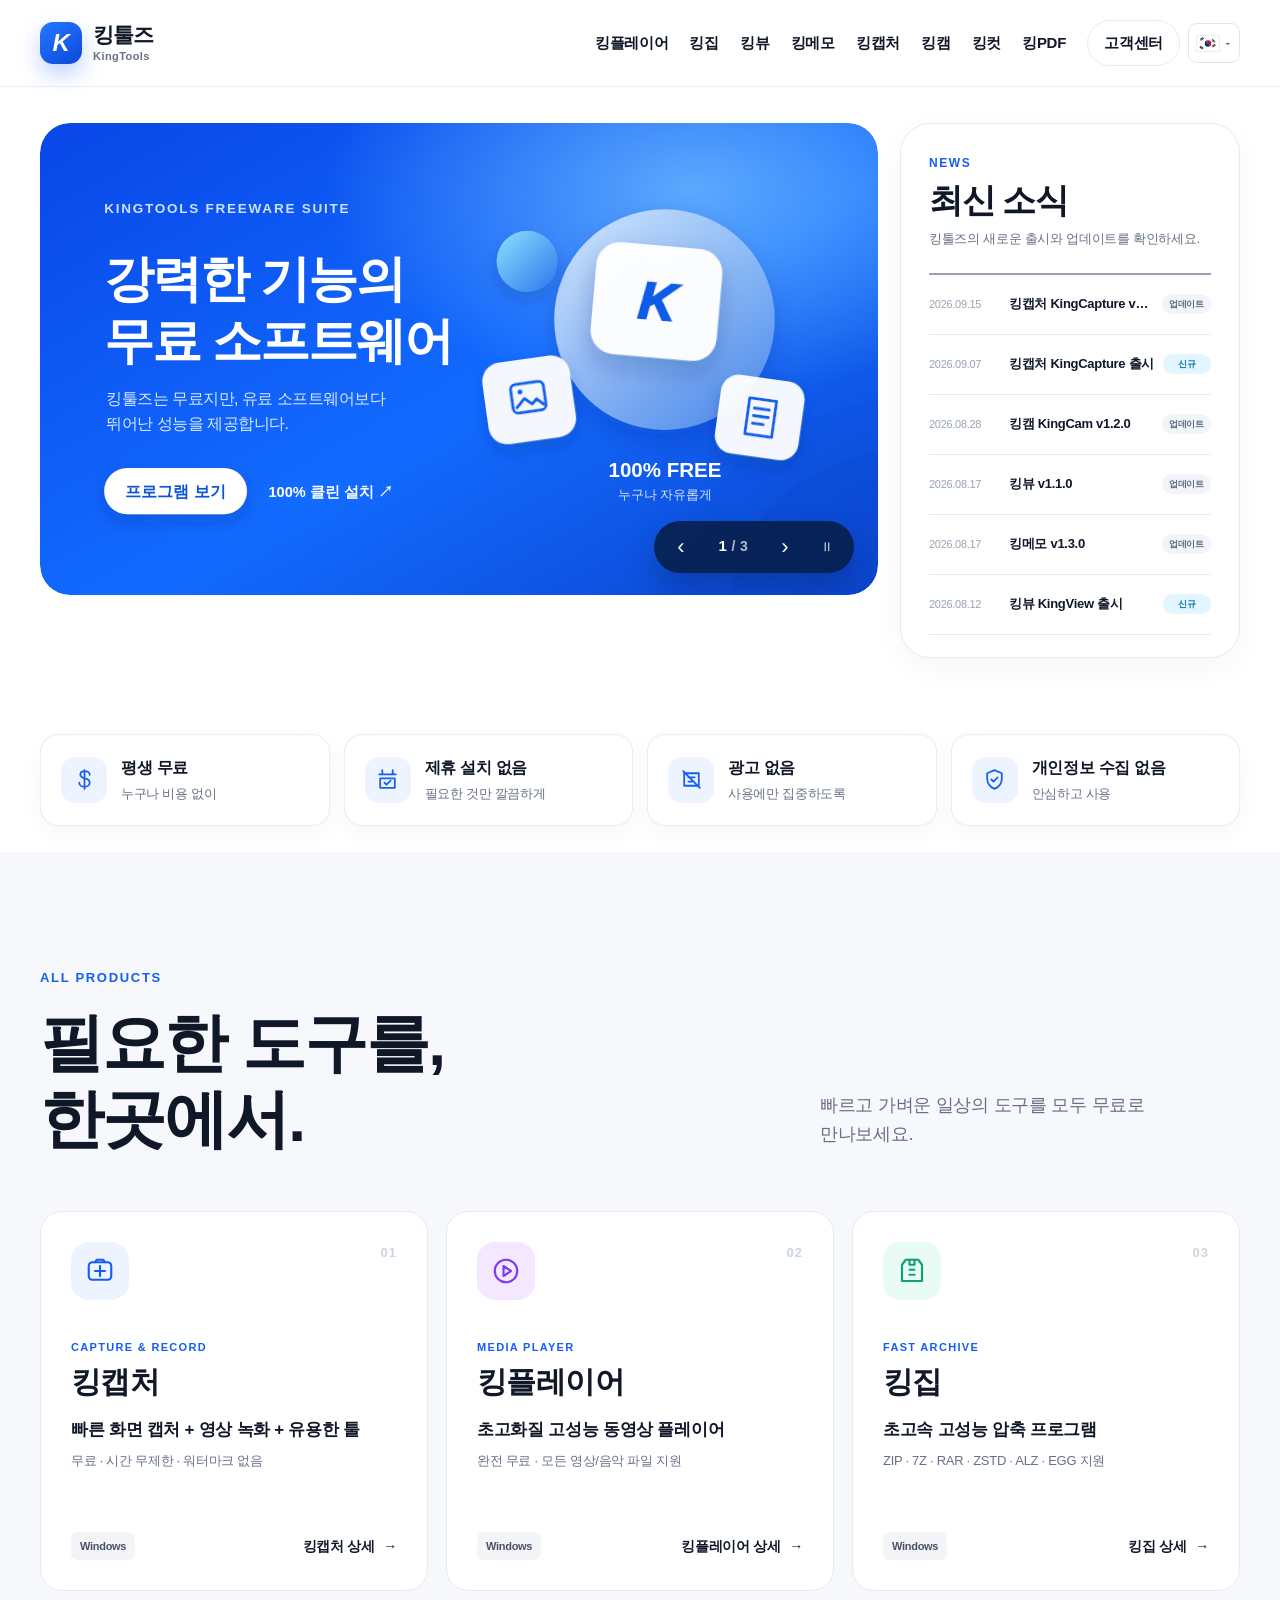
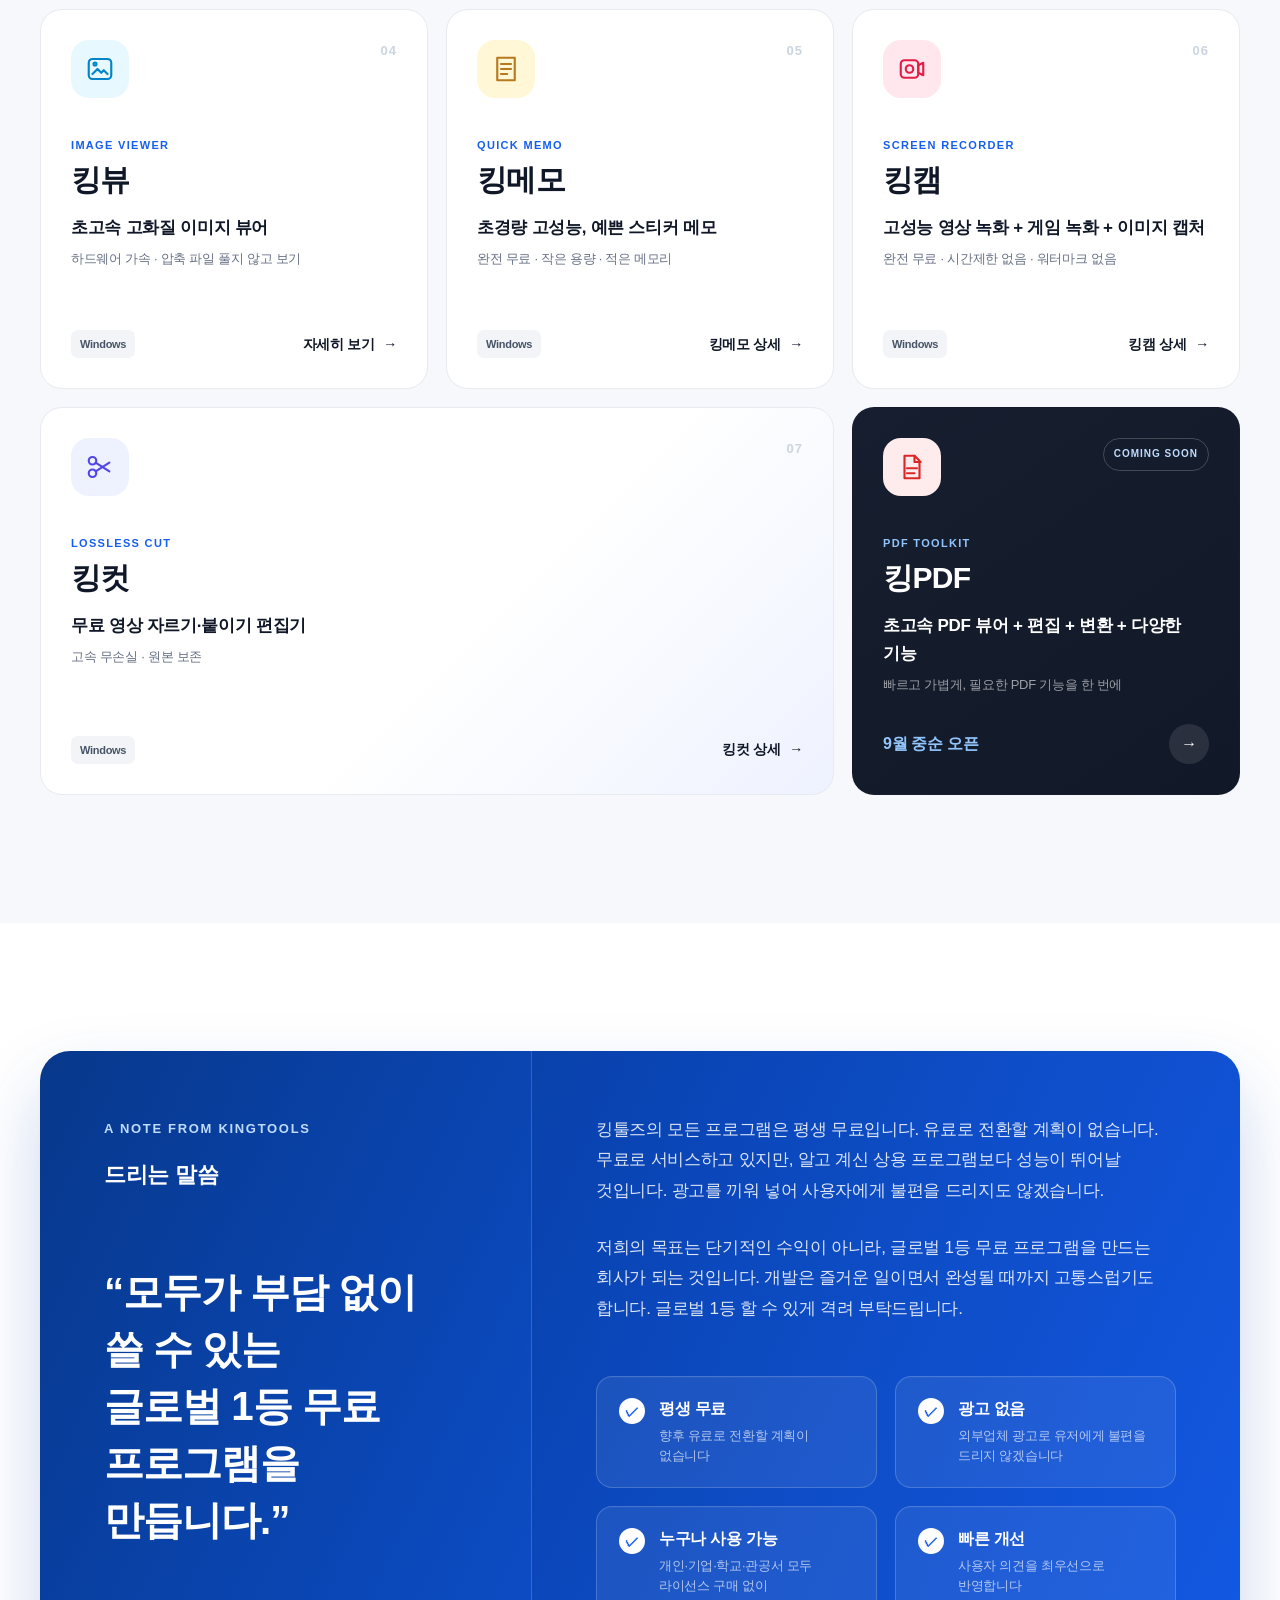
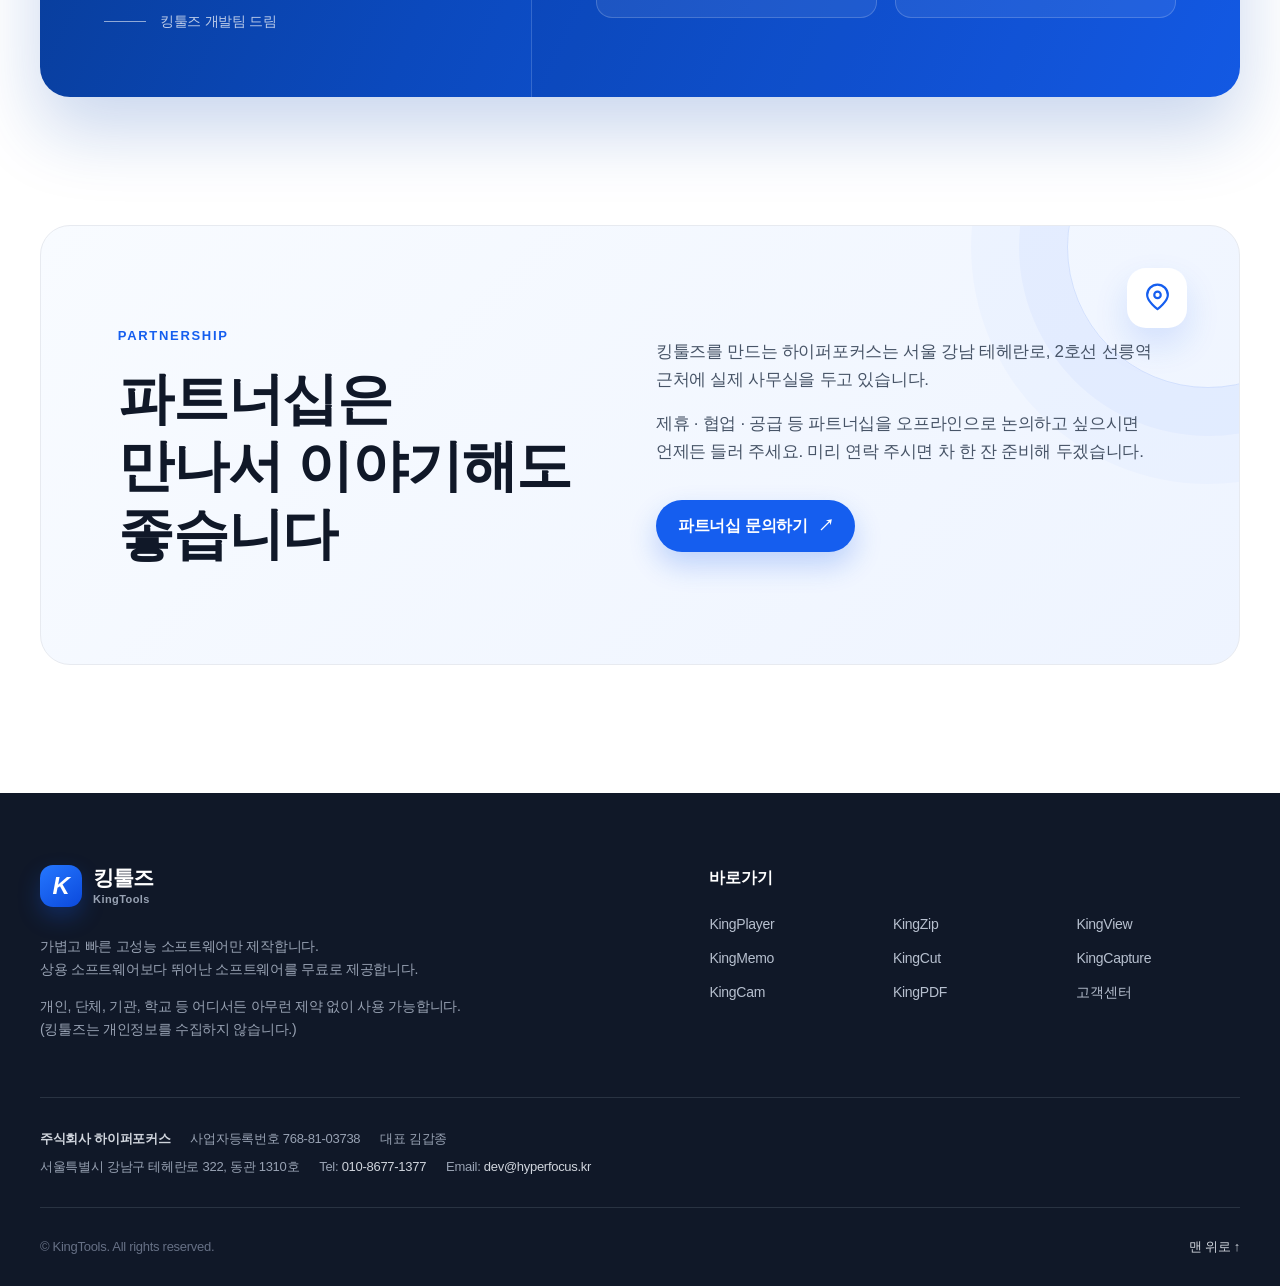
==== commit 4dd1c58a: "Apply final message section design and refresh stylesheet cache" ====
--- a/index.html
+++ b/index.html
@@ -7,7 +7,7 @@
     <meta name="theme-color" content="#155EEF" />
     <title>킹툴즈 KingTools — 무료 유틸리티 소프트웨어</title>
     <link rel="icon" type="image/svg+xml" href="data:image/svg+xml,%3Csvg xmlns='http://www.w3.org/2000/svg' viewBox='0 0 64 64'%3E%3Crect width='64' height='64' rx='17' fill='%23155EEF'/%3E%3Cpath d='M18 15v34h9V36l12 13h12L34 31l16-16H38L27 27V15z' fill='white'/%3E%3C/svg%3E" />
-    <link rel="stylesheet" href="./styles.css?v=20260921-slide2final" />
+    <link rel="stylesheet" href="./styles.css?v=20260921-message-final" />
 
     <!-- =========================================================
          HERO + 최신 소식 배치
@@ -117,8 +117,12 @@
           height: 320px;
           right: 10px;
           top: 24px;
-          background: linear-gradient(145deg,#acd7ff 0%,#79b1ee 48%,#4d82bf 100%);
-          box-shadow: inset -28px -24px 56px rgba(8,45,97,.14),0 30px 56px rgba(2,26,70,.18);
+          background:
+            radial-gradient(circle at 30% 24%, #d9ecff 0%, #b7d9fb 26%, #89b9ec 55%, #5f91ce 78%, #4772b1 100%);
+          box-shadow:
+            inset 24px 18px 38px rgba(255,255,255,.18),
+            inset -34px -30px 58px rgba(18,55,109,.20),
+            0 30px 56px rgba(2,26,70,.18);
         }
         .hero-license-visual .feature-icon-card {
           width: 170px;
--- a/styles.css
+++ b/styles.css
@@ -265,17 +265,8 @@
   border-right:1px solid rgba(255,255,255,.16);
 }
 .message-intro::before {
-  content:"“";
-  position:absolute;
-  left:28px;
-  top:152px;
-  z-index:0;
-  color:rgba(255,255,255,.10);
-  font-family:Georgia,"Times New Roman",serif;
-  font-size:170px;
-  font-weight:700;
-  line-height:.7;
-  pointer-events:none;
+  content:none;
+  display:none;
 }
 .message-intro h2 { margin:0; font-size:22px; }
 .message-lead {
@@ -332,8 +323,9 @@
 
 /* =========================================================
    14. 데스크톱 화면
-   ========================================================= */
-@media (min-width:1181px) { body { zoom:.8; } }
+   현재 80% 크기에서 브라우저 125% 확대처럼 보이도록 1.0으로 조정
+   ========================================================= */
+@media (min-width:1181px) { body { zoom:1; } }
 
 /* =========================================================
    15. 태블릿 화면
@@ -361,7 +353,6 @@
   .wide-card { grid-column:span 1; }
   .message-section { grid-template-columns:1fr; min-height:0; }
   .message-intro { border-right:0; border-bottom:1px solid rgba(255,255,255,.16); }
-  .message-intro::before { left:28px; top:142px; font-size:150px; }
   .partnership-card { gap:44px; }
 }
 
@@ -421,7 +412,6 @@
   .message-section { width:100%; margin-block:0 90px; border-radius:0; }
   .message-intro,.message-copy { padding:50px 24px; }
   .message-lead { margin-top:56px; font-size:33px; }
-  .message-intro::before { left:10px; top:146px; font-size:120px; }
   .promise-list { grid-template-columns:1fr; margin-top:36px; }
   .partnership-section { padding-bottom:90px; }
   .partnership-card { min-height:auto; padding:48px 26px; grid-template-columns:1fr; gap:34px; }
@@ -437,3 +427,61 @@
   html { scroll-behavior:auto; }
   *,*::before,*::after { animation-duration:.01ms !important; animation-iteration-count:1 !important; transition-duration:.01ms !important; }
 }
+
+/* =========================================================
+   17. 최신 소식 상태 표시
+   업데이트 / 신규 배지를 오른쪽에 자연스럽게 배치
+   ========================================================= */
+.news-list-compact a {
+  grid-template-columns: 72px minmax(0,1fr) auto !important;
+  gap: 8px !important;
+}
+.news-list-compact strong {
+  min-width: 0;
+  font-size: 12px;
+  white-space: nowrap;
+  overflow: hidden;
+  text-overflow: ellipsis;
+}
+.news-list-compact a::after {
+  justify-self: end;
+  min-width: 34px;
+  height: 20px;
+  padding: 0 7px;
+  display: inline-flex;
+  align-items: center;
+  justify-content: center;
+  border-radius: 999px;
+  font-size: 9px;
+  font-weight: 800;
+  line-height: 1;
+  letter-spacing: -.02em;
+  white-space: nowrap;
+}
+.news-list-compact li:nth-child(1) a::after,
+.news-list-compact li:nth-child(3) a::after,
+.news-list-compact li:nth-child(4) a::after,
+.news-list-compact li:nth-child(5) a::after {
+  content: "업데이트";
+  color: #5e6b7f;
+  background: #f1f4f8;
+}
+.news-list-compact li:nth-child(2) a::after,
+.news-list-compact li:nth-child(6) a::after {
+  content: "신규";
+  color: #0b78a6;
+  background: #e3f6ff;
+}
+
+@media (max-width:760px) {
+  .news-list-compact a {
+    grid-template-columns: 68px minmax(0,1fr) auto !important;
+    gap: 7px !important;
+  }
+  .news-list-compact a::after {
+    min-width: 30px;
+    height: 19px;
+    padding: 0 6px;
+    font-size: 8px;
+  }
+}
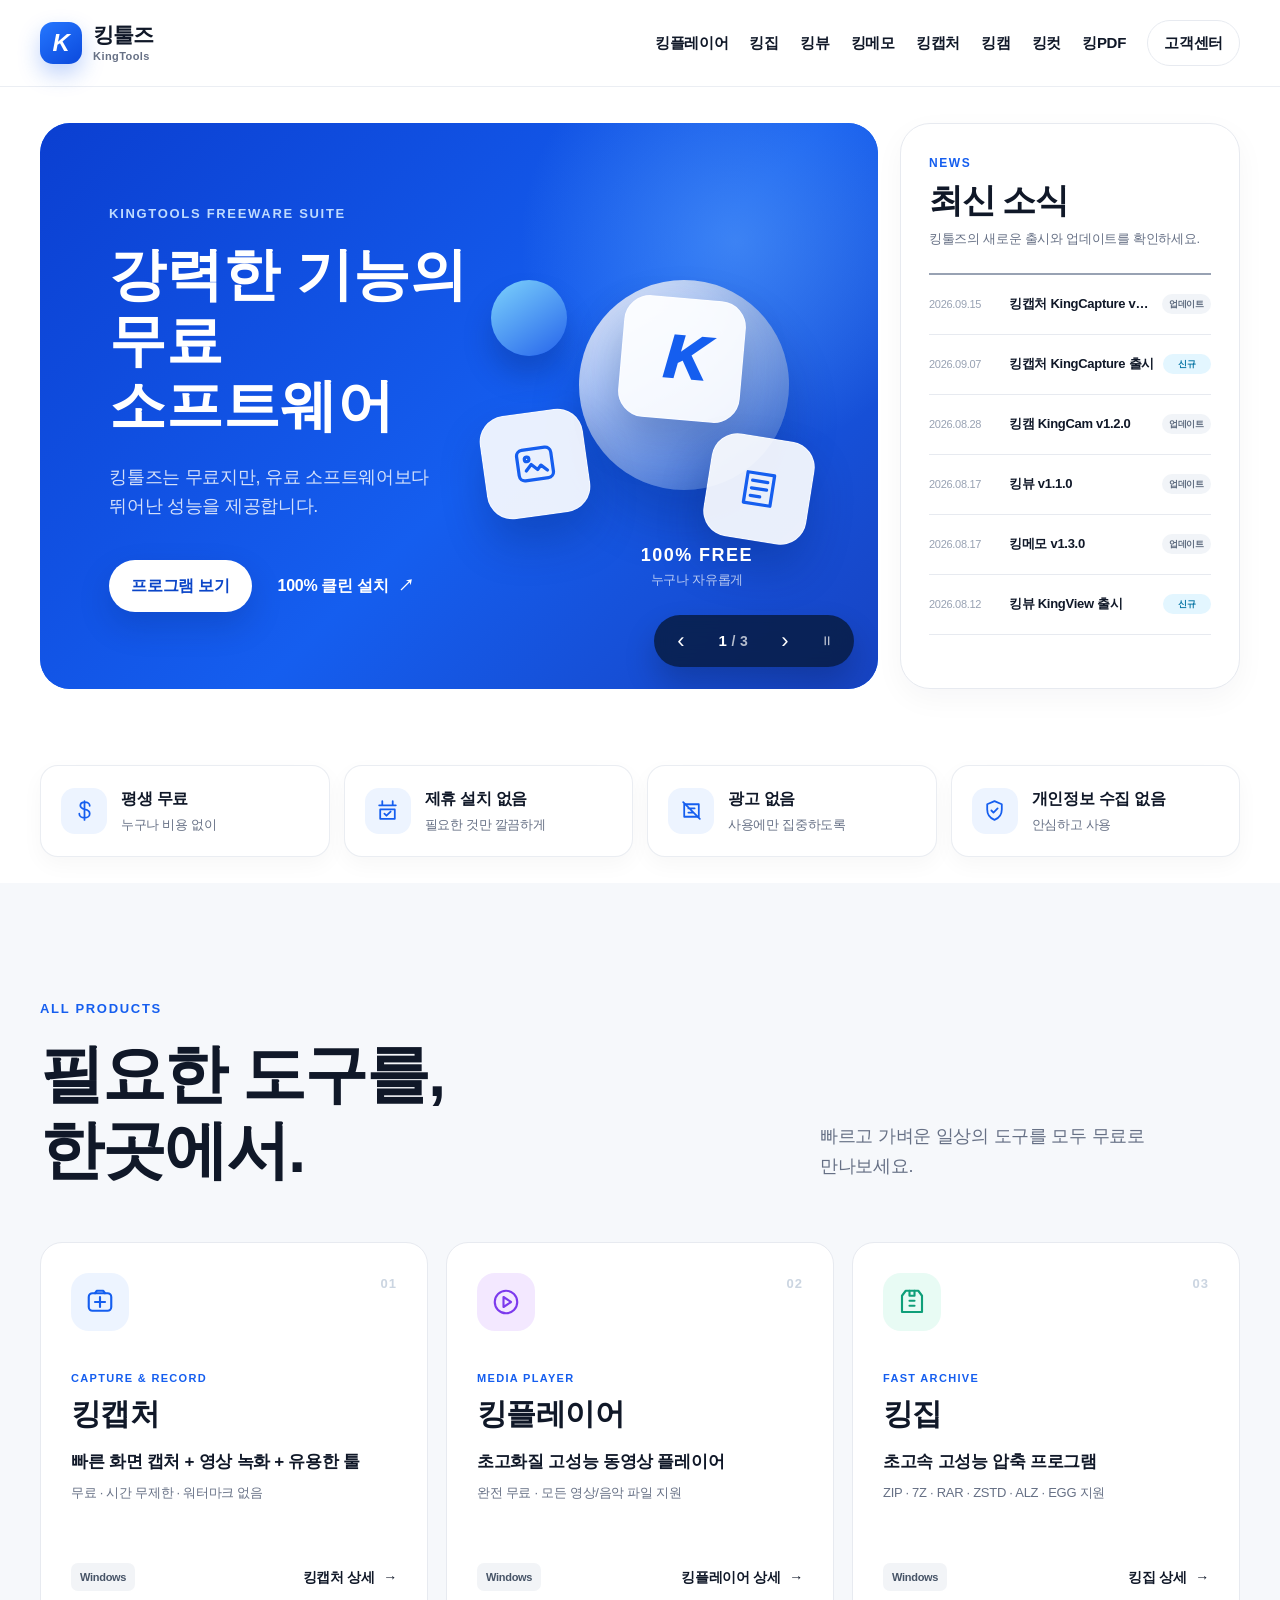
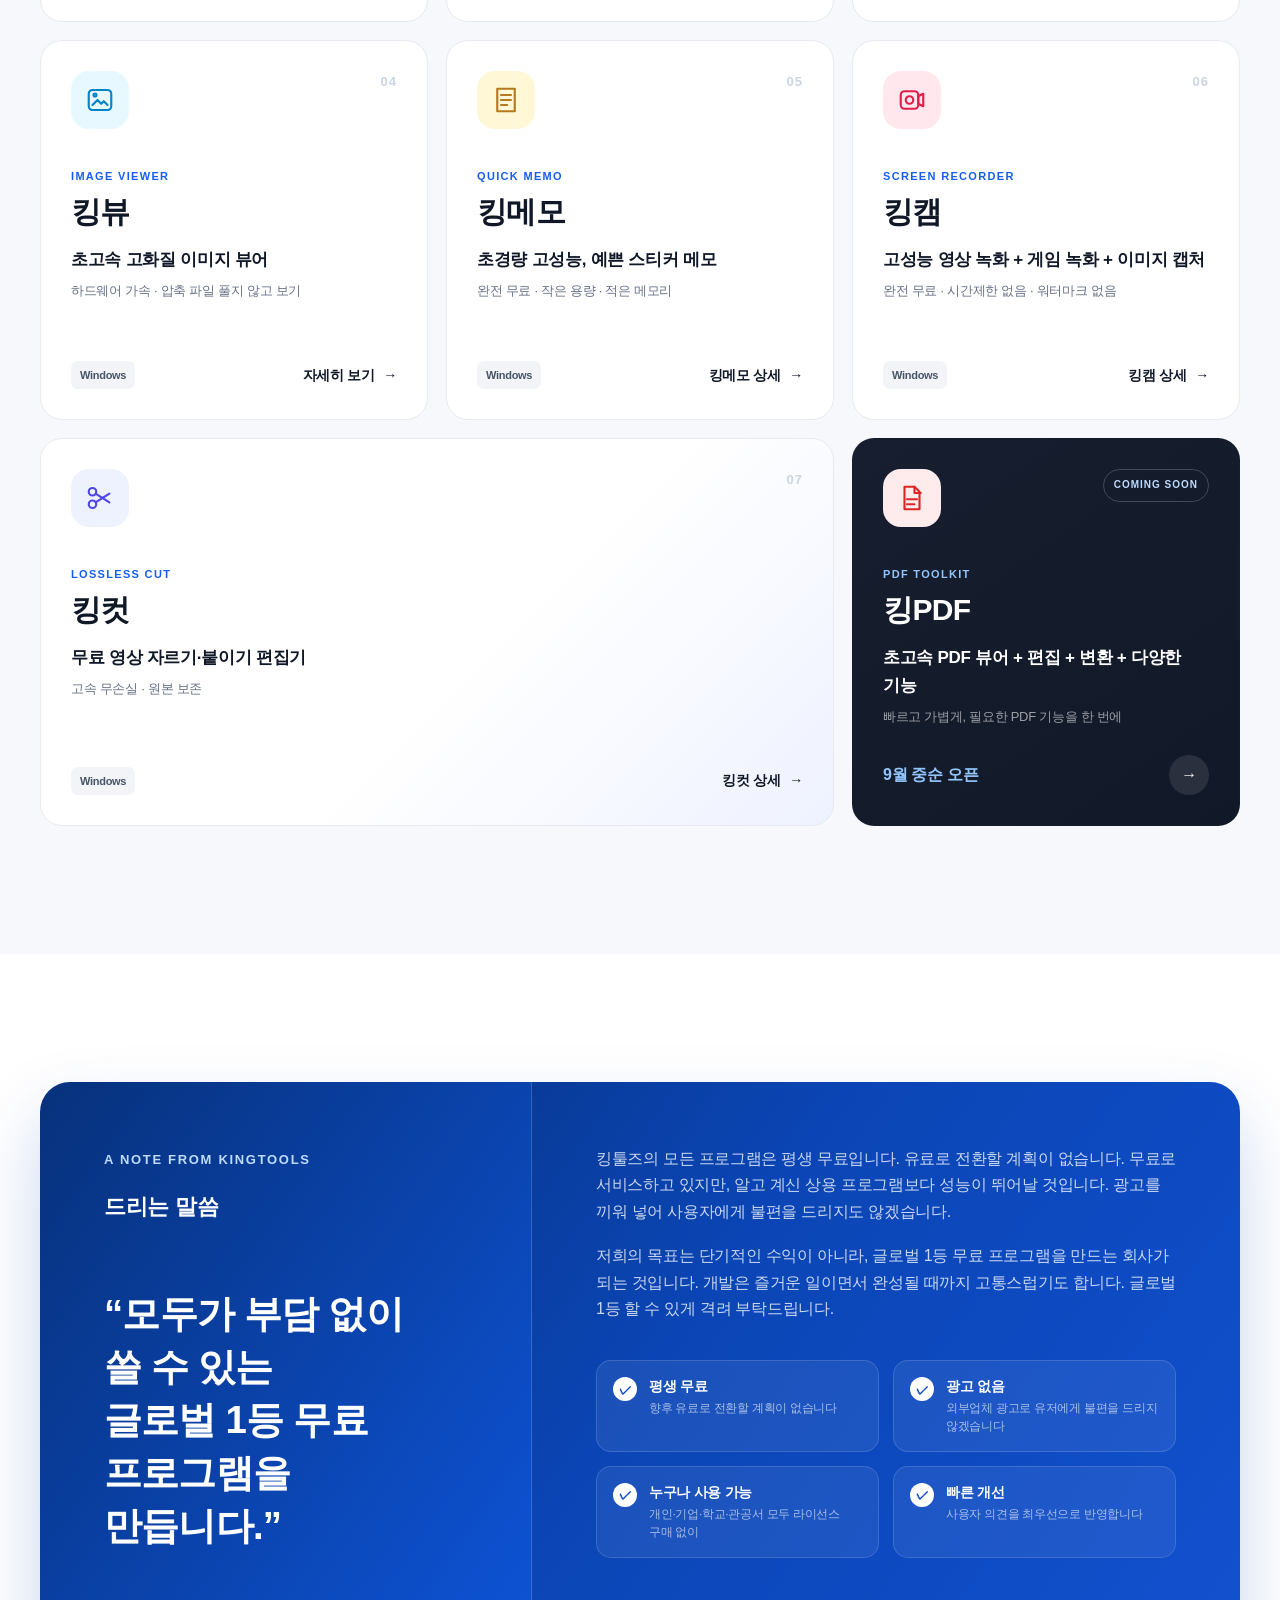
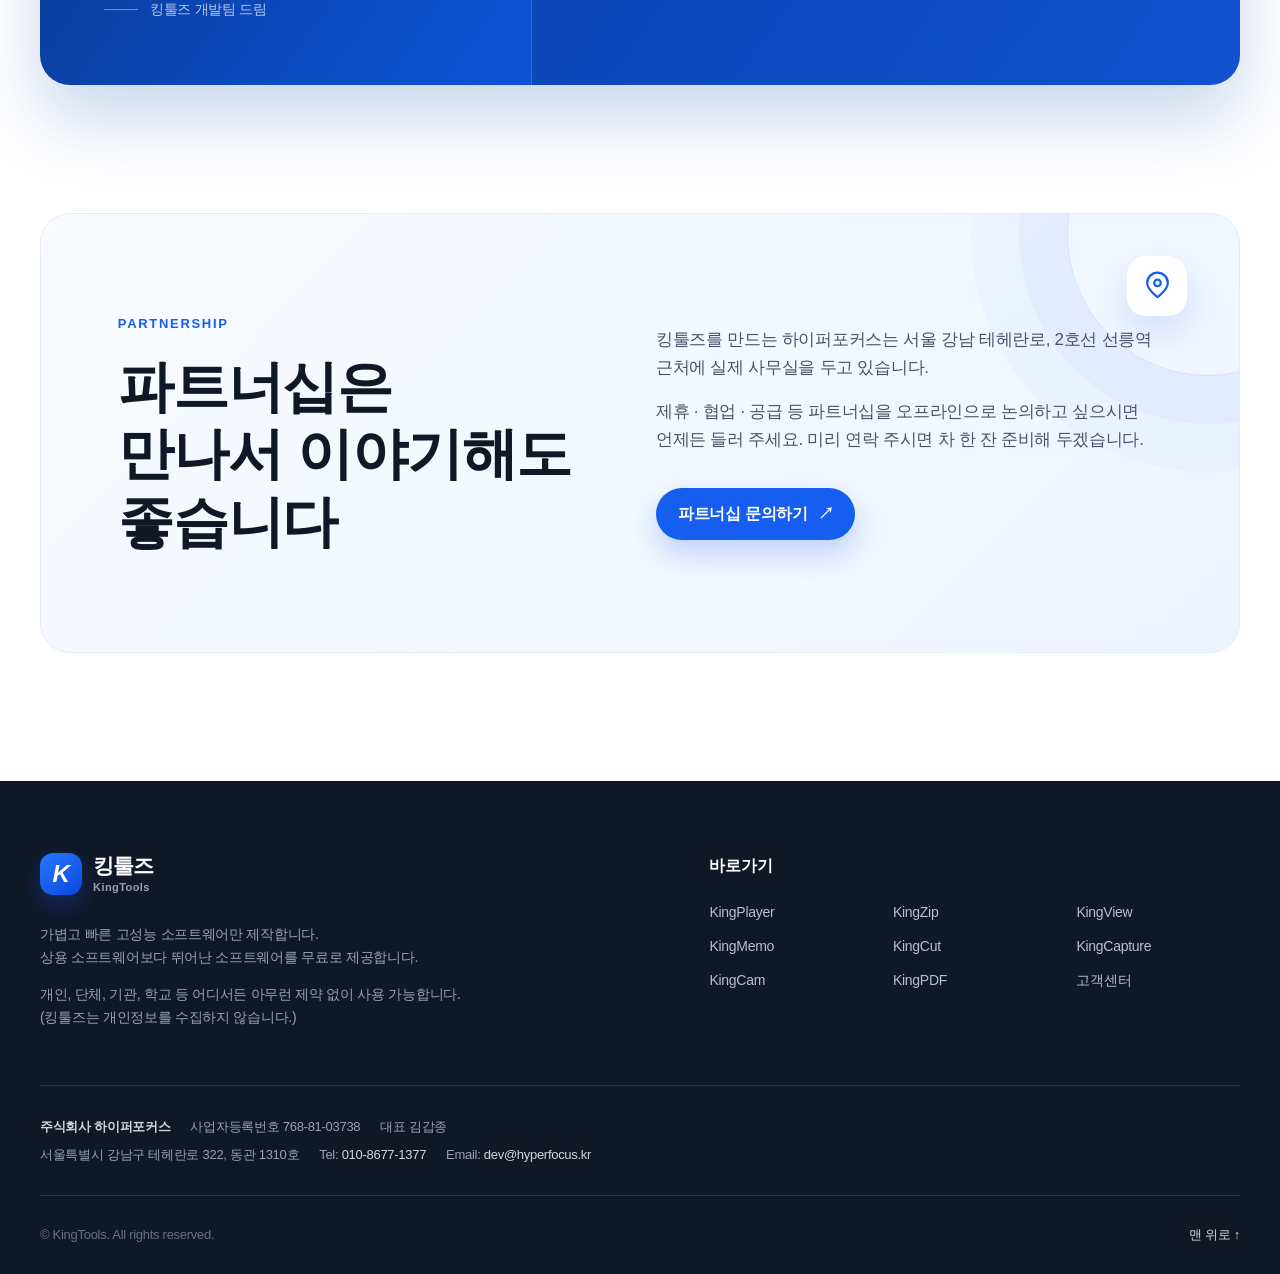
==== commit cb471b00: "킹플레이어 폭을 메인과 맞추고 KR 언어 버튼 제거" ====
--- a/index.html
+++ b/index.html
@@ -412,6 +412,6 @@
       <div class="section-shell footer-bottom"><p>© KingTools. All rights reserved.</p><a href="#top">맨 위로 <span aria-hidden="true">↑</span></a></div>
     </footer>
 
-    <script src="./script.js?v=20260920-clean3"></script>
+    <script src="./script.js?v=20260928-no-language"></script>
   </body>
-</html>+</html>
--- a/styles.css
+++ b/styles.css
@@ -1,487 +1,240 @@
+@import url("./styles-original.css?v=20260927-message-reference");
+
 /* =========================================================
-   KINGTOOLS styles.css
-   디자인은 이 파일에서만 수정하면 됩니다.
-   - 글자 크기: font-size
-   - 자간: letter-spacing
-   - 줄간격: line-height
-   - 색상: color / background
-   - 여백: margin / padding
+   드리는 말씀 — 두 번째 레퍼런스 이미지 기준
+   기존 사이트 스타일은 styles-original.css에 보존하고
+   이 파일에서는 해당 섹션만 덮어씁니다.
    ========================================================= */
+@media (min-width:1181px) {
+  .message-section {
+    margin-block:128px;
+    min-height:0;
+    overflow:hidden;
+    display:grid;
+    grid-template-columns:.82fr 1.18fr;
+    border-radius:var(--radius-xl);
+    color:#fff;
+    background:linear-gradient(125deg,#07317b 0%,#0d50cf 50%,#155eef 100%);
+    box-shadow:0 34px 70px rgba(15,73,176,.22);
+  }
+
+  .message-intro,
+  .message-copy {
+    padding:clamp(48px,5vw,72px);
+  }
+
+  .message-intro {
+    position:relative;
+    isolation:isolate;
+    border-right:1px solid rgba(255,255,255,.16);
+  }
+
+  /* 사용자가 X 표시한 큰 장식 따옴표는 표시하지 않음 */
+  .message-intro::before,
+  .message-intro::after {
+    content:none !important;
+    display:none !important;
+  }
+
+  .message-intro h2 {
+    margin:0;
+    font-size:22px;
+  }
+
+  .message-lead {
+    position:relative;
+    z-index:1;
+    margin:62px 0 0;
+    font-size:clamp(30px,3vw,43px);
+    font-weight:780;
+    line-height:1.38;
+    letter-spacing:-.02em;
+  }
+
+  .signature {
+    position:relative;
+    z-index:1;
+    margin-top:46px;
+    display:flex;
+    align-items:center;
+    gap:12px;
+    color:rgba(255,255,255,.7);
+    font-size:14px;
+  }
+
+  .signature span {
+    width:34px;
+    height:1px;
+    background:rgba(255,255,255,.4);
+  }
+
+  .message-copy {
+    background:rgba(1,14,46,.16);
+  }
+
+  .message-copy > p {
+    margin:0 0 18px;
+    color:rgba(255,255,255,.78);
+    font-size:16px;
+    line-height:1.65;
+  }
+
+  .promise-list {
+    margin:38px 0 0;
+    padding:0;
+    display:grid;
+    grid-template-columns:1fr 1fr;
+    gap:14px;
+    list-style:none;
+  }
+
+  .promise-list li {
+    min-height:0;
+    padding:16px;
+    display:flex;
+    align-items:flex-start;
+    gap:12px;
+    border:1px solid rgba(255,255,255,.14);
+    border-radius:15px;
+    background:rgba(255,255,255,.065);
+    box-shadow:none;
+  }
+
+  .promise-list li > span {
+    flex:0 0 auto;
+    width:24px;
+    height:24px;
+    display:grid;
+    place-items:center;
+    border-radius:50%;
+    color:var(--blue-2);
+    background:#fff;
+    font-size:13px;
+    font-weight:900;
+  }
+
+  .promise-list strong,
+  .promise-list small {
+    display:block;
+  }
+
+  .promise-list strong {
+    font-size:14px;
+    line-height:1.4;
+  }
+
+  .promise-list small {
+    margin-top:2px;
+    color:rgba(255,255,255,.62);
+    font-size:12px;
+    line-height:1.5;
+  }
+}
 
 /* =========================================================
-   01. 기본 설정
-   사이트 전체 색상 / 폰트 / 공통 크기
+   라이선스 프리웨어 슬라이드 — 두 번째 레퍼런스 기준
+   인증서 아이콘을 더 디테일하게 재구성하고
+   원/카드/칩의 크기와 배치를 레퍼런스에 가깝게 조정합니다.
    ========================================================= */
-:root {
-  --blue: #155eef;
-  --blue-2: #0b45c8;
-  --blue-soft: #edf4ff;
-  --navy: #071a3d;
-  --ink: #101828;
-  --muted: #667085;
-  --line: #e7eaf0;
-  --surface: #f6f8fb;
-  --white: #ffffff;
-  --shadow: 0 18px 48px rgba(16, 24, 40, 0.08);
-  --radius-xl: 30px;
-  --radius-lg: 22px;
-  --shell: min(1320px, calc(100% - 80px));
-}
-
-* { box-sizing: border-box; }
-html { scroll-behavior: smooth; }
-body {
-  margin: 0;
-  color: var(--ink);
-  background: var(--white);
-  font-family: "Pretendard Variable", Pretendard, -apple-system, BlinkMacSystemFont, "Segoe UI", sans-serif;
-  font-size: 16px;
-  line-height: 1.65;
-  letter-spacing: -0.018em;
-  word-break: keep-all;
-  -webkit-font-smoothing: antialiased;
-}
-a { color: inherit; text-decoration: none; }
-button { font: inherit; }
-svg { display: block; }
-.section-shell { width: var(--shell); margin-inline: auto; }
-.sr-only { position:absolute; width:1px; height:1px; padding:0; margin:-1px; overflow:hidden; clip:rect(0,0,0,0); white-space:nowrap; border:0; }
-.skip-link { position:fixed; top:12px; left:12px; z-index:9999; padding:10px 14px; color:#fff; background:var(--navy); border-radius:10px; transform:translateY(-150%); }
-.skip-link:focus { transform:translateY(0); }
-:focus-visible { outline:3px solid rgba(21,94,239,.38); outline-offset:4px; }
-
-/* =========================================================
-   02. 헤더
-   로고 / 상단 메뉴 / 고객센터 버튼
-   ========================================================= */
-.site-header { position:sticky; top:0; z-index:50; border-bottom:1px solid rgba(231,234,240,.8); background:rgba(255,255,255,.92); backdrop-filter:blur(18px); }
-.header-inner { width:var(--shell); min-height:86px; margin-inline:auto; display:flex; align-items:center; gap:36px; }
-.brand { display:inline-flex; align-items:center; gap:11px; flex:0 0 auto; }
-.brand-mark { width:42px; height:42px; display:grid; place-items:center; border-radius:13px; color:#fff; background:linear-gradient(145deg,#2577ff,#0b49dc); box-shadow:0 10px 22px rgba(21,94,239,.27); font-size:24px; font-weight:900; font-style:italic; }
-.brand-copy { display:grid; line-height:1.05; }
-.brand-copy strong { font-size:21px; letter-spacing:-.04em; }
-.brand-copy small { margin-top:5px; color:var(--muted); font-size:11px; font-weight:700; letter-spacing:.04em; }
-.primary-nav { margin-left:auto; display:flex; align-items:center; gap:clamp(15px,1.65vw,28px); }
-.primary-nav a { position:relative; padding-block:30px; font-size:15px; font-weight:700; white-space:nowrap; }
-.primary-nav a::after { content:""; position:absolute; right:0; bottom:23px; left:0; height:2px; border-radius:2px; background:var(--blue); transform:scaleX(0); transition:transform .18s ease; }
-.primary-nav a:hover::after,.primary-nav a:focus-visible::after { transform:scaleX(1); }
-.primary-nav .nav-support { padding:10px 16px; border:1px solid var(--line); border-radius:999px; }
-.primary-nav .nav-support::after { display:none; }
-.menu-button { display:none; margin-left:auto; width:44px; height:44px; padding:10px; border:1px solid var(--line); border-radius:12px; background:#fff; cursor:pointer; }
-.menu-button span:not(.sr-only) { display:block; width:100%; height:2px; margin:5px 0; border-radius:2px; background:var(--ink); }
-
-/* =========================================================
-   03. 언어 선택
-   오른쪽 국기 버튼 / 언어 목록
-   ========================================================= */
-.language-switcher { position:relative; flex:0 0 auto; margin-left:-28px; z-index:1000; }
-.language-button { width:52px; height:40px; display:inline-flex; align-items:center; justify-content:center; gap:6px; padding:0 8px; border:1px solid #e1e5ea; border-radius:9px; background:#fff; color:#344054; cursor:pointer; }
-.language-button:hover { background:#f8fafc; }
-.language-flag { width:22px; height:15px; display:block; flex:0 0 22px; border-radius:1px; box-shadow:0 0 0 1px rgba(16,24,40,.08); }
-.language-caret { font-size:11px; color:#667085; }
-.language-menu { position:absolute; top:calc(100% + 6px); right:0; width:186px; max-height:525px; overflow-y:auto; padding:7px 0; border:1px solid #dfe3e8; border-radius:7px; background:#fff; box-shadow:0 8px 24px rgba(15,23,42,.12); }
-.language-menu[hidden] { display:none; }
-.language-option { width:100%; height:32px; display:flex; align-items:center; gap:10px; padding:0 14px; border:0; background:transparent; color:#263044; text-align:left; white-space:nowrap; cursor:pointer; font-size:14px; }
-.language-option:hover { background:#f5f7fa; }
-
-/* =========================================================
-   04. 움직이는 HERO 슬라이더 공통 영역
-   슬라이더 전체 크기 / 움직임 / 공통 배치
-   ========================================================= */
-.hero { padding-top:36px; padding-bottom:50px; display:grid; grid-template-columns:minmax(0,1fr) 340px; gap:22px; }
-.hero-banner { position:relative; min-height:508px; overflow:hidden; border-radius:var(--radius-xl); color:#fff; background:#155eef; }
-.hero-banner::after { content:""; position:absolute; z-index:0; width:420px; height:420px; right:-180px; bottom:-230px; border:1px solid rgba(255,255,255,.24); border-radius:50%; box-shadow:0 0 0 56px rgba(255,255,255,.04),0 0 0 112px rgba(255,255,255,.035); pointer-events:none; }
-.hero-slider-viewport { position:relative; z-index:1; width:100%; overflow:hidden; border-radius:inherit; touch-action:pan-y; }
-.hero-slider-track { display:flex; width:100%; transition:transform .55s cubic-bezier(.22,.8,.24,1); will-change:transform; }
-.hero-slide { flex:0 0 100%; min-width:100%; min-height:508px; display:grid; grid-template-columns:1.05fr .95fr; align-items:center; gap:14px; padding:clamp(48px,5.4vw,76px); position:relative; overflow:hidden; }
-.hero-slide-main { background:radial-gradient(circle at 83% 21%,rgba(96,165,250,.52),transparent 26%),linear-gradient(135deg,#0b3fd1 0%,#155eef 56%,#1743c2 100%); }
-.hero-slide-license { background:radial-gradient(circle at 82% 18%,rgba(58,129,255,.28),transparent 27%),linear-gradient(135deg,#071d49 0%,#0a2b68 52%,#0a3a86 100%); }
-.hero-slide-clean { background:radial-gradient(circle at 82% 18%,rgba(108,246,195,.22),transparent 29%),linear-gradient(135deg,#078b69 0%,#08a173 48%,#06694f 100%); }
-.hero-copy { position:relative; z-index:2; align-self:center; }
-.eyebrow { display:inline-flex; margin-bottom:18px; color:var(--blue); font-size:13px; font-weight:800; letter-spacing:.13em; }
-.eyebrow-light { color:#bfdbfe; }
-.hero-slide-license .eyebrow { color:#8fc1ff; }
-.hero-slide-clean .eyebrow { color:#c8f5e7; }
-.hero-copy-special { max-width:580px; z-index:2; }
-.hero-slide-main h1 { margin:0; font-size:clamp(46px,4.45vw,68px); line-height:1.15; letter-spacing:0px; }
-.hero-slide-license h1 { margin:0; font-size:clamp(52px,5vw,76px); line-height:1.08; letter-spacing:0px; }
-.hero-slide-clean h1 { margin:0; font-size:clamp(52px,5vw,76px); line-height:1.08; letter-spacing:0px; }
-.hero-copy > p { max-width:520px; margin:24px 0 0; color:rgba(255,255,255,.82); font-size:18px; }
-.hero-special-desc { margin:26px 0 0; color:rgba(255,255,255,.94); font-size:19px; line-height:1.65; }
-.hero-actions { display:flex; align-items:center; gap:26px; margin-top:38px; }
-.button { min-height:52px; padding:13px 22px; display:inline-flex; align-items:center; justify-content:center; gap:10px; border-radius:999px; font-weight:800; transition:transform .18s ease,box-shadow .18s ease; }
-.button:hover,.button:focus-visible { transform:translateY(-2px); }
-.button-white { color:var(--blue-2); background:#fff; box-shadow:0 14px 32px rgba(4,28,83,.18); }
-.button-blue { color:#fff; background:var(--blue); box-shadow:0 13px 28px rgba(21,94,239,.24); }
-.text-link { font-weight:750; }
-.text-link-light { color:#fff; }
-.text-link span { margin-left:5px; }
-.hero-special-points { display:flex; flex-wrap:wrap; gap:12px; margin-top:34px; }
-.hero-special-points span { display:inline-flex; align-items:center; min-height:44px; padding:9px 16px; border:1px solid rgba(255,255,255,.28); border-radius:999px; background:rgba(255,255,255,.08); color:#fff; font-size:14px; font-weight:800; box-shadow:inset 0 1px rgba(255,255,255,.12),0 10px 24px rgba(0,0,0,.08); backdrop-filter:blur(8px); }
-.hero-slide-clean .hero-special-points span { background:rgba(255,255,255,.90); color:#078a66; border-color:rgba(255,255,255,.72); }
-
-/* =========================================================
-   05. 1번 슬라이드 오른쪽 일러스트
-   ========================================================= */
-.hero-visual { position:relative; min-height:340px; align-self:center; }
-.orb { position:absolute; border-radius:50%; }
-.orb-one { width:210px; height:210px; right:20px; top:44px; background:linear-gradient(145deg,rgba(255,255,255,.9),rgba(158,202,255,.25)); box-shadow:inset -24px -20px 54px rgba(5,43,125,.22),0 34px 50px rgba(4,27,88,.24); }
-.orb-two { width:76px; height:76px; left:8px; top:44px; background:linear-gradient(145deg,#7dd3fc,#2563eb); box-shadow:0 20px 28px rgba(6,31,91,.26); }
-.utility-stack { position:absolute; z-index:2; width:104px; height:104px; display:grid; place-items:center; border:1px solid rgba(255,255,255,.54); border-radius:26px; color:var(--blue); background:rgba(255,255,255,.91); box-shadow:0 24px 44px rgba(2,31,96,.27); }
-.utility-stack svg { width:46px; height:46px; fill:none; stroke:currentColor; stroke-width:1.7; stroke-linecap:round; stroke-linejoin:round; }
-.utility-stack-left { left:0; bottom:60px; transform:rotate(-8deg); }
-.utility-stack-center { top:62px; right:66px; width:122px; height:122px; transform:rotate(5deg); }
-.utility-stack-right { right:-2px; bottom:35px; transform:rotate(9deg); }
-.stack-k { font-size:60px; line-height:1; font-weight:950; font-style:italic; letter-spacing:-.1em; }
-.visual-caption { position:absolute; z-index:3; right:56px; bottom:-12px; display:grid; color:#fff; text-align:center; line-height:1.2; }
-.visual-caption strong { font-size:18px; letter-spacing:.08em; }
-.visual-caption span { margin-top:6px; color:rgba(255,255,255,.7); font-size:13px; }
-
-/* =========================================================
-   06. 2번/3번 슬라이드 오른쪽 일러스트
-   ========================================================= */
-.hero-feature-visual { position:relative; min-height:390px; align-self:center; }
-.feature-orbit { position:absolute; width:330px; height:330px; right:14px; top:18px; border-radius:50%; box-shadow:inset -30px -24px 58px rgba(0,0,0,.14),0 34px 62px rgba(0,0,0,.17); }
-.feature-orbit-license { background:linear-gradient(145deg,rgba(177,211,255,.96),rgba(74,127,198,.48)); }
-.feature-orbit-clean { background:linear-gradient(145deg,rgba(230,255,247,.92),rgba(139,207,183,.44)); }
-.feature-icon-card { position:absolute; z-index:2; width:172px; height:172px; right:86px; top:92px; display:grid; place-items:center; border-radius:42px; background:#fff; box-shadow:0 28px 52px rgba(0,0,0,.19); transform:rotate(5deg); }
-.feature-icon-card svg { width:88px; height:88px; }
-.feature-icon-license { color:#0b4ba8; }
-.feature-icon-clean { color:#06986d; transform:rotate(-5deg); }
-.feature-floating { position:absolute; z-index:3; display:flex; align-items:center; justify-content:center; min-width:108px; height:46px; padding:0 16px; border-radius:999px; background:rgba(255,255,255,.96); box-shadow:0 16px 28px rgba(0,0,0,.16); font-size:14px; font-weight:900; letter-spacing:.02em; }
-.feature-floating-a { left:8px; top:88px; }
-.feature-floating-b { right:0; bottom:84px; }
-.hero-license-visual .feature-floating { color:#0b3f8e; }
-.hero-clean-visual .feature-floating { color:#057d5d; }
-.feature-caption { position:absolute; right:62px; bottom:2px; z-index:3; display:grid; text-align:center; color:#fff; }
-.feature-caption strong { font-size:30px; line-height:1.05; letter-spacing:-.02em; }
-.feature-caption span { margin-top:7px; color:rgba(255,255,255,.82); font-size:14px; }
-
-/* =========================================================
-   07. 슬라이드 하단 컨트롤
-   ========================================================= */
-.hero-slider-controls { position:absolute; z-index:8; right:24px; bottom:22px; height:52px; display:inline-flex; align-items:center; gap:6px; padding:6px 9px; border-radius:999px; background:rgba(7,26,61,.82); box-shadow:0 16px 32px rgba(0,0,0,.2); backdrop-filter:blur(10px); }
-.hero-slider-controls button { width:36px; height:36px; display:grid; place-items:center; padding:0; border:0; border-radius:50%; color:#fff; background:transparent; cursor:pointer; font-size:22px; line-height:1; }
-.hero-slider-controls button:hover { background:rgba(255,255,255,.14); }
-.hero-slider-count { min-width:56px; text-align:center; color:rgba(255,255,255,.7); font-size:14px; font-weight:700; }
-.hero-slider-count b { color:#fff; font-size:15px; }
-.hero-slider-count em { padding:0 5px; font-style:normal; }
-.hero-slider-pause { font-size:12px !important; }
-
-/* =========================================================
-   08. 오른쪽 '많이 찾는 프로그램' 카드
-   ========================================================= */
-.popular-card { min-height:508px; padding:30px 28px 22px; display:flex; flex-direction:column; border:1px solid var(--line); border-radius:var(--radius-xl); background:#fff; box-shadow:0 10px 30px rgba(16,24,40,.04); }
-.popular-heading { display:flex; align-items:baseline; justify-content:space-between; gap:14px; padding:2px 2px 18px; }
-.popular-heading h2 { margin:0; font-size:19px; letter-spacing:-.02em; }
-.popular-heading span { color:var(--muted); font-size:12px; }
-.popular-list { margin:0; padding:0; list-style:none; }
-.popular-list li { border-top:1px solid var(--line); }
-.popular-list a { min-height:77px; display:grid; grid-template-columns:26px 1fr auto 18px; align-items:center; gap:7px; }
-.popular-list a:hover { color:var(--blue); }
-.popular-list span { width:23px; height:23px; display:grid; place-items:center; border-radius:7px; color:var(--blue); background:var(--blue-soft); font-size:12px; font-weight:900; }
-.popular-list b { font-size:15px; }
-.popular-list small { color:var(--muted); font-size:12px; }
-.popular-list i { font-style:normal; }
-.popular-more { margin-top:auto; min-height:50px; padding:12px 18px; display:flex; align-items:center; justify-content:space-between; border-radius:15px; color:#fff; background:var(--navy); font-size:14px; font-weight:750; }
-
-/* =========================================================
-   09. 네 가지 이용 혜택
-   ========================================================= */
-.trust-strip { background:#fff; }
-.trust-grid { min-height:144px; padding-block:26px; display:grid; grid-template-columns:repeat(4,1fr); gap:14px; }
-.trust-grid article { min-width:0; padding:18px 20px; display:flex; align-items:center; gap:14px; border:1px solid rgba(231,234,240,.85); border-radius:18px; background:#fff; box-shadow:0 8px 22px rgba(16,24,40,.035); }
-.trust-icon { flex:0 0 auto; width:46px; height:46px; display:grid; place-items:center; border-radius:14px; color:var(--blue); background:var(--blue-soft); }
-.trust-icon svg { width:25px; height:25px; fill:none; stroke:currentColor; stroke-width:1.7; stroke-linecap:round; stroke-linejoin:round; }
-.trust-grid strong,.trust-grid small { display:block; }
-.trust-grid strong { font-size:16px; }
-.trust-grid small { margin-top:2px; color:var(--muted); font-size:13px; }
-
-/* =========================================================
-   10. 프로그램 카드 전체
-   ========================================================= */
-.section-heading h2 { margin:0; font-size:clamp(34px,3.4vw,48px); line-height:1.18; letter-spacing:-.03em; }
-.section-heading p { margin:10px 0 0; color:var(--muted); font-size:16px; }
-.program-section { padding-block:112px 128px; background:var(--surface); }
-.program-heading { margin-bottom:54px; display:flex; align-items:end; justify-content:space-between; gap:40px; }
-.program-heading h2 { font-size:clamp(42px,5vw,66px); }
-.program-heading > p { max-width:420px; margin-bottom:7px; font-size:18px; }
-.program-grid { display:grid; grid-template-columns:repeat(3,minmax(0,1fr)); gap:18px; }
-.program-card { min-height:380px; padding:30px; display:flex; flex-direction:column; border:1px solid var(--line); border-radius:var(--radius-lg); background:#fff; transition:transform .18s ease,box-shadow .18s ease,border-color .18s ease; scroll-margin-top:112px; }
-.program-card:hover { transform:translateY(-5px); border-color:#d0d5dd; box-shadow:var(--shadow); }
-.program-card.featured { color:var(--ink); border-color:var(--line); background:#fff; }
-.program-top { display:flex; align-items:flex-start; justify-content:space-between; gap:18px; }
-.product-icon { width:58px; height:58px; display:grid; place-items:center; border-radius:18px; }
-.product-icon svg { width:30px; height:30px; fill:none; stroke:currentColor; stroke-width:1.7; stroke-linecap:round; stroke-linejoin:round; }
-.icon-blue { color:#155eef; background:#edf4ff; }
-.icon-violet { color:#7c3aed; background:#f3e8ff; }
-.icon-mint { color:#0f9f79; background:#e8fbf4; }
-.icon-cyan { color:#0284c7; background:#e7f8ff; }
-.icon-yellow { color:#b7791f; background:#fff7d6; }
-.icon-rose { color:#e11d48; background:#ffe7ed; }
-.icon-indigo { color:#4f46e5; background:#eef2ff; }
-.icon-red { color:#dc2626; background:#feecec; }
-.featured .product-icon { color:#155eef; background:#edf4ff; }
-.product-number { color:#cbd5e1; font-size:13px; font-weight:800; letter-spacing:.08em; }
-.featured .product-number { color:#cbd5e1; }
-.card-label { margin-top:38px; color:var(--blue); font-size:11px; font-weight:900; letter-spacing:.12em; }
-.featured .card-label { color:var(--blue); }
-.program-card h3 { margin:8px 0 0; font-size:30px; line-height:1.2; letter-spacing:-.02em; }
-.program-card > p { margin:16px 0 0; font-size:17px; font-weight:700; }
-.program-card > small { margin-top:6px; color:var(--muted); font-size:13px; }
-.featured > small { color:var(--muted); }
-.program-bottom { margin-top:auto; padding-top:28px; display:flex; align-items:center; justify-content:space-between; gap:18px; }
-.os-pill { padding:5px 9px; border-radius:7px; color:#475467; background:#f2f4f7; font-size:11px; font-weight:800; }
-.featured .os-pill { color:#475467; background:#f2f4f7; }
-.program-bottom a { font-size:14px; font-weight:800; }
-.program-bottom i { margin-left:5px; font-style:normal; }
-.wide-card { grid-column:span 2; min-height:330px; background:linear-gradient(135deg,#fff 55%,#eef2ff); }
-.coming-card { min-height:330px; color:#fff; border-color:transparent; background:linear-gradient(145deg,#171e2f,#111827); }
-.coming-card .card-label { color:#93c5fd; }
-.coming-card > small { color:rgba(255,255,255,.58); }
-.status-pill { padding:7px 10px; border:1px solid rgba(255,255,255,.2); border-radius:999px; color:#bfdbfe; font-size:10px; font-weight:900; letter-spacing:.1em; }
-.open-date { color:#93c5fd; font-weight:800; }
-.coming-arrow { width:40px; height:40px; display:grid; place-items:center; border-radius:50%; background:rgba(255,255,255,.1); }
-
-/* =========================================================
-   11. '드리는 말씀' 파란 영역
-   업로드한 최종 디자인에 맞춘 배치
-   ========================================================= */
-.message-section {
-  margin-block:128px;
-  min-height:640px;
-  overflow:hidden;
-  display:grid;
-  grid-template-columns:.82fr 1.18fr;
-  border-radius:var(--radius-xl);
-  color:#fff;
-  background:linear-gradient(115deg,#07388b 0%,#0b49bd 43%,#155eef 100%);
-  box-shadow:0 34px 70px rgba(15,73,176,.22);
-}
-.message-intro,.message-copy { padding:clamp(58px,5vw,78px); }
-.message-intro {
-  position:relative;
-  isolation:isolate;
-  border-right:1px solid rgba(255,255,255,.16);
-}
-.message-intro::before {
-  content:none;
-  display:none;
-}
-.message-intro h2 { margin:0; font-size:22px; }
-.message-lead {
-  position:relative;
-  z-index:1;
-  margin:70px 0 0;
-  font-size:clamp(34px,3.15vw,46px);
-  font-weight:800;
-  line-height:1.42;
-  letter-spacing:-.025em;
-}
-.signature { position:relative; z-index:1; margin-top:60px; display:flex; align-items:center; gap:14px; color:rgba(255,255,255,.72); font-size:14px; }
-.signature span { width:42px; height:1px; background:rgba(255,255,255,.55); }
-.message-copy { background:rgba(5,28,94,.08); }
-.message-copy > p { margin:0 0 26px; color:rgba(255,255,255,.86); font-size:17px; line-height:1.8; }
-.promise-list { margin:52px 0 0; padding:0; display:grid; grid-template-columns:1fr 1fr; gap:18px; list-style:none; }
-.promise-list li { min-height:112px; padding:21px 22px; display:flex; align-items:flex-start; gap:14px; border:1px solid rgba(255,255,255,.18); border-radius:16px; background:rgba(255,255,255,.07); box-shadow:inset 0 1px rgba(255,255,255,.04); }
-.promise-list li > span { flex:0 0 auto; width:26px; height:26px; display:grid; place-items:center; border-radius:50%; color:#155eef; background:#fff; font-size:14px; font-weight:900; }
-.promise-list strong,.promise-list small { display:block; }
-.promise-list strong { font-size:16px; line-height:1.4; }
-.promise-list small { margin-top:5px; color:rgba(255,255,255,.66); font-size:13px; line-height:1.55; }
-
-/* =========================================================
-   12. 파트너십 영역
-   ========================================================= */
-.partnership-section { padding-bottom:128px; }
-.partnership-card { position:relative; overflow:hidden; min-height:440px; padding:clamp(46px,6vw,84px); display:grid; grid-template-columns:.95fr 1.05fr; gap:80px; align-items:center; border:1px solid var(--line); border-radius:var(--radius-xl); background:linear-gradient(135deg,#f8fbff,#eef4ff); }
-.partnership-card::before { content:""; position:absolute; width:280px; height:280px; right:-110px; top:-120px; border:1px solid rgba(21,94,239,.14); border-radius:50%; box-shadow:0 0 0 48px rgba(21,94,239,.035),0 0 0 96px rgba(21,94,239,.025); }
-.partnership-card h2 { margin:0; font-size:clamp(38px,4.4vw,58px); line-height:1.2; letter-spacing:-.02em; }
-.partnership-copy { position:relative; z-index:2; max-width:570px; }
-.partnership-copy p { margin:0 0 16px; color:#475467; font-size:17px; }
-.partnership-copy .button { margin-top:18px; }
-.partnership-pin { position:absolute; right:52px; top:42px; width:60px; height:60px; display:grid; place-items:center; border-radius:19px; color:var(--blue); background:#fff; box-shadow:0 16px 34px rgba(21,94,239,.14); }
-.partnership-pin svg { width:31px; height:31px; fill:none; stroke:currentColor; stroke-width:1.7; stroke-linecap:round; stroke-linejoin:round; }
-
-/* =========================================================
-   13. 맨 아래 푸터
-   ========================================================= */
-.site-footer { color:#d0d5dd; background:#101828; }
-.footer-top { padding-block:72px 56px; display:grid; grid-template-columns:1fr .9fr; gap:80px; }
-.brand-footer .brand-copy strong { color:#fff; }
-.brand-footer .brand-copy small { color:#98a2b3; }
-.footer-brand > p { margin:28px 0 0; color:#98a2b3; font-size:14px; }
-.footer-brand > p + p { margin-top:14px; }
-.footer-links h2 { margin:0 0 22px; color:#fff; font-size:16px; }
-.footer-links > div { display:grid; grid-template-columns:repeat(3,1fr); gap:11px 20px; }
-.footer-links a { color:#b7c0cf; font-size:14px; }
-.footer-links a:hover { color:#fff; }
-.company-info { padding-block:24px; border-top:1px solid #293342; border-bottom:1px solid #293342; }
-.company-info p { margin:6px 0; display:flex; flex-wrap:wrap; gap:7px 20px; color:#98a2b3; font-size:13px; }
-.company-info strong,.company-info a { color:#d0d5dd; }
-.footer-bottom { min-height:78px; display:flex; align-items:center; justify-content:space-between; gap:30px; color:#667085; font-size:13px; }
-.footer-bottom a { color:#d0d5dd; }
-
-/* =========================================================
-   14. 데스크톱 화면
-   현재 80% 크기에서 브라우저 125% 확대처럼 보이도록 1.0으로 조정
-   ========================================================= */
-@media (min-width:1181px) { body { zoom:1; } }
-
-/* =========================================================
-   15. 태블릿 화면
-   ========================================================= */
-@media (max-width:1180px) {
-  :root { --shell:min(100% - 48px,1120px); }
-  .header-inner { min-height:76px; }
-  .menu-button { display:block; }
-  .primary-nav { position:absolute; top:calc(100% + 10px); right:24px; left:24px; max-height:calc(100vh - 105px); overflow:auto; padding:18px; display:grid; grid-template-columns:repeat(3,1fr); gap:4px; border:1px solid var(--line); border-radius:20px; background:#fff; box-shadow:var(--shadow); opacity:0; visibility:hidden; transform:translateY(-10px); transition:.18s ease; }
-  .primary-nav.is-open { opacity:1; visibility:visible; transform:translateY(0); }
-  .primary-nav a { padding:12px 14px; border-radius:10px; }
-  .primary-nav a::after { display:none; }
-  .primary-nav .nav-support { border:0; }
-  .hero { grid-template-columns:1fr; }
-  .hero-slide { min-height:470px; }
-  .popular-card { min-height:auto; }
-  .popular-list { display:grid; grid-template-columns:repeat(4,1fr); border-top:1px solid var(--line); }
-  .popular-list li { border-top:0; border-right:1px solid var(--line); }
-  .popular-list li:last-child { border-right:0; }
-  .popular-list a { min-height:82px; grid-template-columns:24px 1fr 18px; padding-inline:10px; }
-  .popular-list small { display:none; }
-  .popular-more { margin-top:18px; }
-  .trust-grid { grid-template-columns:repeat(2,1fr); }
-  .program-grid { grid-template-columns:repeat(2,minmax(0,1fr)); }
-  .wide-card { grid-column:span 1; }
-  .message-section { grid-template-columns:1fr; min-height:0; }
-  .message-intro { border-right:0; border-bottom:1px solid rgba(255,255,255,.16); }
-  .partnership-card { gap:44px; }
-}
-
-/* =========================================================
-   16. 모바일 화면
-   ========================================================= */
+.feature-icon-license svg {
+  display:none !important;
+}
+
+.feature-icon-license::before {
+  content:"";
+  display:block;
+  width:64%;
+  aspect-ratio:1;
+  background-repeat:no-repeat;
+  background-position:center;
+  background-size:contain;
+  background-image:url("data:image/svg+xml,%3Csvg xmlns='http://www.w3.org/2000/svg' viewBox='0 0 120 120' fill='none'%3E%3Cg stroke='%230B55B7' stroke-width='6.2' stroke-linecap='round' stroke-linejoin='round'%3E%3Cpath d='M27 19h45l18 18v44H27z'/%3E%3Cpath d='M72 19v19h19'/%3E%3Cpath d='M40 43h23M40 56h27M40 69h20'/%3E%3Ccircle cx='82' cy='79' r='18.5' fill='white'/%3E%3Cpath d='m73.5 79 6 6 11-13'/%3E%3Cpath d='m72 95-3 16 13-7 13 7-3-16'/%3E%3C/g%3E%3C/svg%3E");
+}
+
+@media (min-width:761px) {
+  .hero-slide-license {
+    background:
+      radial-gradient(circle at 82% 17%, rgba(69,146,255,.36), transparent 29%),
+      linear-gradient(135deg,#06183d 0%,#092b69 50%,#0b52a8 100%) !important;
+  }
+
+  .hero-license-visual {
+    min-height:410px !important;
+  }
+
+  .hero-license-visual .feature-orbit {
+    width:350px !important;
+    height:350px !important;
+    right:0 !important;
+    top:14px !important;
+    background:
+      radial-gradient(circle at 30% 24%,#ddecff 0%,#b8dbfb 26%,#86b8ec 54%,#5c8fcc 78%,#3d68aa 100%) !important;
+    box-shadow:
+      inset 26px 20px 42px rgba(255,255,255,.20),
+      inset -36px -32px 62px rgba(14,49,101,.22),
+      0 32px 58px rgba(1,24,66,.20) !important;
+  }
+
+  .hero-license-visual .feature-icon-card {
+    width:188px !important;
+    height:188px !important;
+    right:81px !important;
+    top:91px !important;
+    border-radius:43px !important;
+    background:#fff !important;
+    box-shadow:0 28px 52px rgba(2,28,70,.19) !important;
+    transform:rotate(5deg) !important;
+  }
+
+  .hero-license-visual .feature-icon-license::before {
+    width:112px;
+  }
+
+  .hero-license-visual .feature-floating-a {
+    left:-4px !important;
+    top:92px !important;
+    min-width:122px !important;
+    height:52px !important;
+    padding-inline:20px !important;
+    font-size:16px !important;
+    font-weight:900 !important;
+    color:#0b4ba8 !important;
+    background:rgba(255,255,255,.97) !important;
+    box-shadow:0 15px 28px rgba(2,28,70,.13) !important;
+  }
+
+  .hero-license-visual .feature-floating-b {
+    right:-12px !important;
+    bottom:70px !important;
+    min-width:118px !important;
+    height:52px !important;
+    padding-inline:20px !important;
+    font-size:16px !important;
+    font-weight:900 !important;
+    color:#0b4ba8 !important;
+    background:rgba(255,255,255,.97) !important;
+    box-shadow:0 15px 28px rgba(2,28,70,.13) !important;
+  }
+
+  .hero-license-visual .feature-caption {
+    right:49px !important;
+    bottom:-7px !important;
+  }
+
+  .hero-license-visual .feature-caption strong {
+    font-size:31px !important;
+    letter-spacing:-.025em !important;
+  }
+
+  .hero-license-visual .feature-caption span {
+    margin-top:7px !important;
+    font-size:14px !important;
+    color:rgba(229,239,255,.84) !important;
+  }
+}
+
 @media (max-width:760px) {
-  :root { --shell:min(100% - 32px,680px); --radius-xl:24px; }
-  .header-inner { min-height:70px; }
-  .brand-mark { width:38px; height:38px; border-radius:12px; font-size:22px; }
-  .brand-copy strong { font-size:19px; }
-  .primary-nav { right:16px; left:16px; grid-template-columns:1fr 1fr; }
-  .language-switcher { margin-left:-28px; }
-  .hero { padding-top:20px; padding-bottom:28px; gap:14px; }
-  .hero-slide { min-height:650px; grid-template-columns:1fr; align-content:space-between; padding:34px 28px; }
-  .hero-slide-main h1 { font-size:clamp(42px,12vw,58px); }
-  .hero-slide-license h1 { font-size:clamp(46px,12vw,60px); }
-  .hero-slide-clean h1 { font-size:clamp(46px,12vw,60px); }
-  .hero-copy > p,.hero-special-desc { font-size:16px; }
-  .hero-actions { margin-top:28px; flex-wrap:wrap; }
-  .hero-special-points { margin-top:24px; gap:8px; }
-  .hero-special-points span { min-height:38px; padding:7px 12px; font-size:12px; }
-  .hero-visual { width:min(100%,340px); min-height:260px; justify-self:center; }
-  .orb-one { width:170px; height:170px; right:16px; top:40px; }
-  .orb-two { width:60px; height:60px; left:20px; top:35px; }
-  .utility-stack { width:82px; height:82px; border-radius:22px; }
-  .utility-stack svg { width:38px; height:38px; }
-  .utility-stack-center { width:98px; height:98px; top:50px; right:58px; }
-  .utility-stack-left { left:12px; bottom:34px; }
-  .utility-stack-right { right:7px; bottom:23px; }
-  .stack-k { font-size:48px; }
-  .visual-caption { right:42px; bottom:-2px; }
-  .hero-feature-visual { width:min(100%,340px); min-height:280px; justify-self:center; }
-  .feature-orbit { width:220px; height:220px; right:24px; top:26px; }
-  .feature-icon-card { width:126px; height:126px; right:70px; top:68px; border-radius:30px; }
-  .feature-icon-card svg { width:64px; height:64px; }
-  .feature-floating { min-width:86px; height:38px; padding:0 12px; font-size:11px; }
-  .feature-floating-a { left:8px; top:46px; }
-  .feature-floating-b { right:0; bottom:50px; }
-  .feature-caption { right:42px; bottom:-2px; }
-  .feature-caption strong { font-size:22px; }
-  .hero-slider-controls { right:14px; bottom:14px; height:46px; }
-  .hero-slider-controls button { width:32px; height:32px; font-size:20px; }
-  .hero-slider-count { min-width:48px; font-size:12px; }
-  .popular-card { padding:24px 20px 20px; }
-  .popular-list { grid-template-columns:1fr 1fr; }
-  .popular-list li:nth-child(2) { border-right:0; }
-  .popular-list li:nth-child(3),.popular-list li:nth-child(4) { border-top:1px solid var(--line); }
-  .trust-grid { padding-block:18px; grid-template-columns:1fr; gap:10px; }
-  .trust-grid article { padding:15px 17px; }
-  .program-section { padding-block:82px 90px; }
-  .program-heading { margin-bottom:36px; display:block; }
-  .program-heading h2 { font-size:46px; }
-  .program-heading > p { margin-top:20px; font-size:16px; }
-  .program-grid { grid-template-columns:1fr; gap:14px; }
-  .program-card,.wide-card,.coming-card { min-height:350px; padding:26px; }
-  .message-section { width:100%; margin-block:0 90px; border-radius:0; }
-  .message-intro,.message-copy { padding:50px 24px; }
-  .message-lead { margin-top:56px; font-size:33px; }
-  .promise-list { grid-template-columns:1fr; margin-top:36px; }
-  .partnership-section { padding-bottom:90px; }
-  .partnership-card { min-height:auto; padding:48px 26px; grid-template-columns:1fr; gap:34px; }
-  .partnership-card h2 { font-size:39px; }
-  .partnership-copy p { font-size:16px; }
-  .partnership-pin { display:none; }
-  .footer-top { padding-block:58px 42px; grid-template-columns:1fr; gap:46px; }
-  .footer-links > div { grid-template-columns:repeat(2,1fr); }
-  .footer-bottom { min-height:94px; }
-}
-
-@media (prefers-reduced-motion:reduce) {
-  html { scroll-behavior:auto; }
-  *,*::before,*::after { animation-duration:.01ms !important; animation-iteration-count:1 !important; transition-duration:.01ms !important; }
-}
-
-/* =========================================================
-   17. 최신 소식 상태 표시
-   업데이트 / 신규 배지를 오른쪽에 자연스럽게 배치
-   ========================================================= */
-.news-list-compact a {
-  grid-template-columns: 72px minmax(0,1fr) auto !important;
-  gap: 8px !important;
-}
-.news-list-compact strong {
-  min-width: 0;
-  font-size: 12px;
-  white-space: nowrap;
-  overflow: hidden;
-  text-overflow: ellipsis;
-}
-.news-list-compact a::after {
-  justify-self: end;
-  min-width: 34px;
-  height: 20px;
-  padding: 0 7px;
-  display: inline-flex;
-  align-items: center;
-  justify-content: center;
-  border-radius: 999px;
-  font-size: 9px;
-  font-weight: 800;
-  line-height: 1;
-  letter-spacing: -.02em;
-  white-space: nowrap;
-}
-.news-list-compact li:nth-child(1) a::after,
-.news-list-compact li:nth-child(3) a::after,
-.news-list-compact li:nth-child(4) a::after,
-.news-list-compact li:nth-child(5) a::after {
-  content: "업데이트";
-  color: #5e6b7f;
-  background: #f1f4f8;
-}
-.news-list-compact li:nth-child(2) a::after,
-.news-list-compact li:nth-child(6) a::after {
-  content: "신규";
-  color: #0b78a6;
-  background: #e3f6ff;
-}
-
-@media (max-width:760px) {
-  .news-list-compact a {
-    grid-template-columns: 68px minmax(0,1fr) auto !important;
-    gap: 7px !important;
-  }
-  .news-list-compact a::after {
-    min-width: 30px;
-    height: 19px;
-    padding: 0 6px;
-    font-size: 8px;
-  }
-}
+  .feature-icon-license::before {
+    width:72px;
+  }
+}
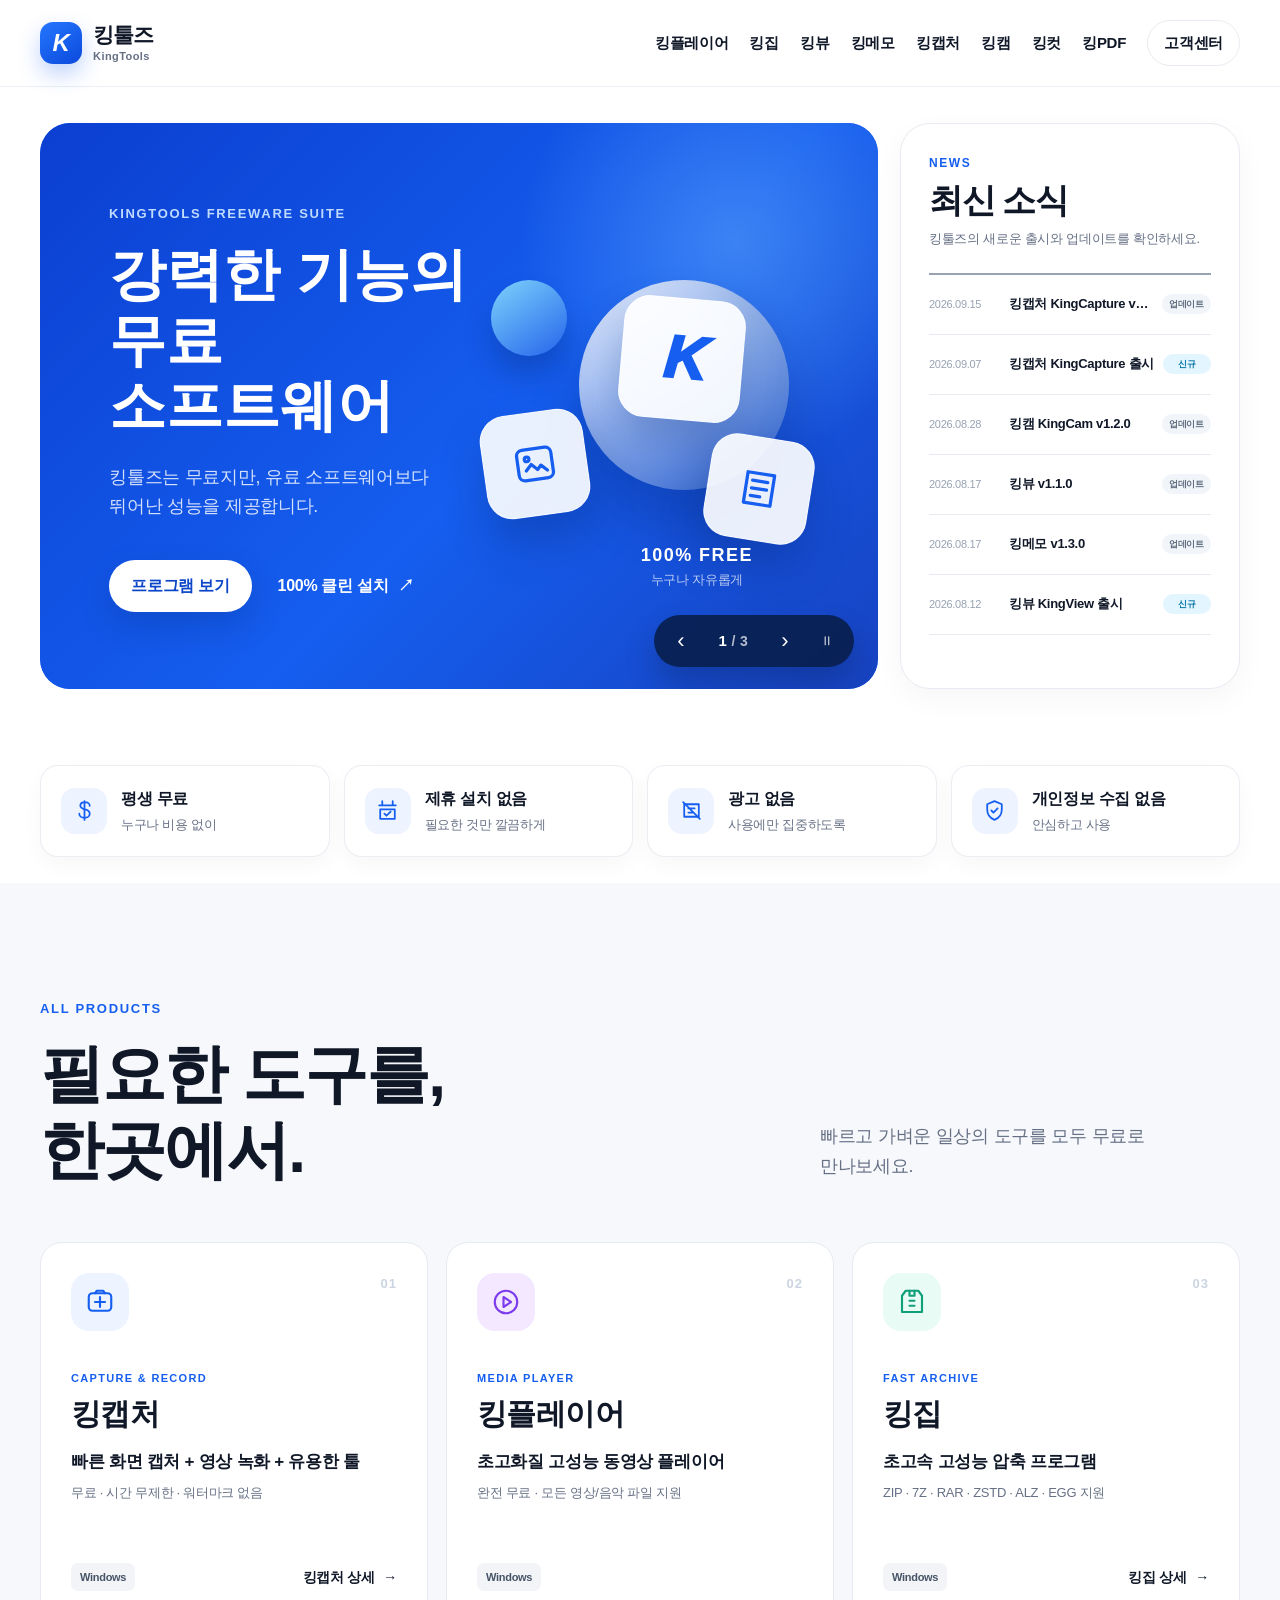
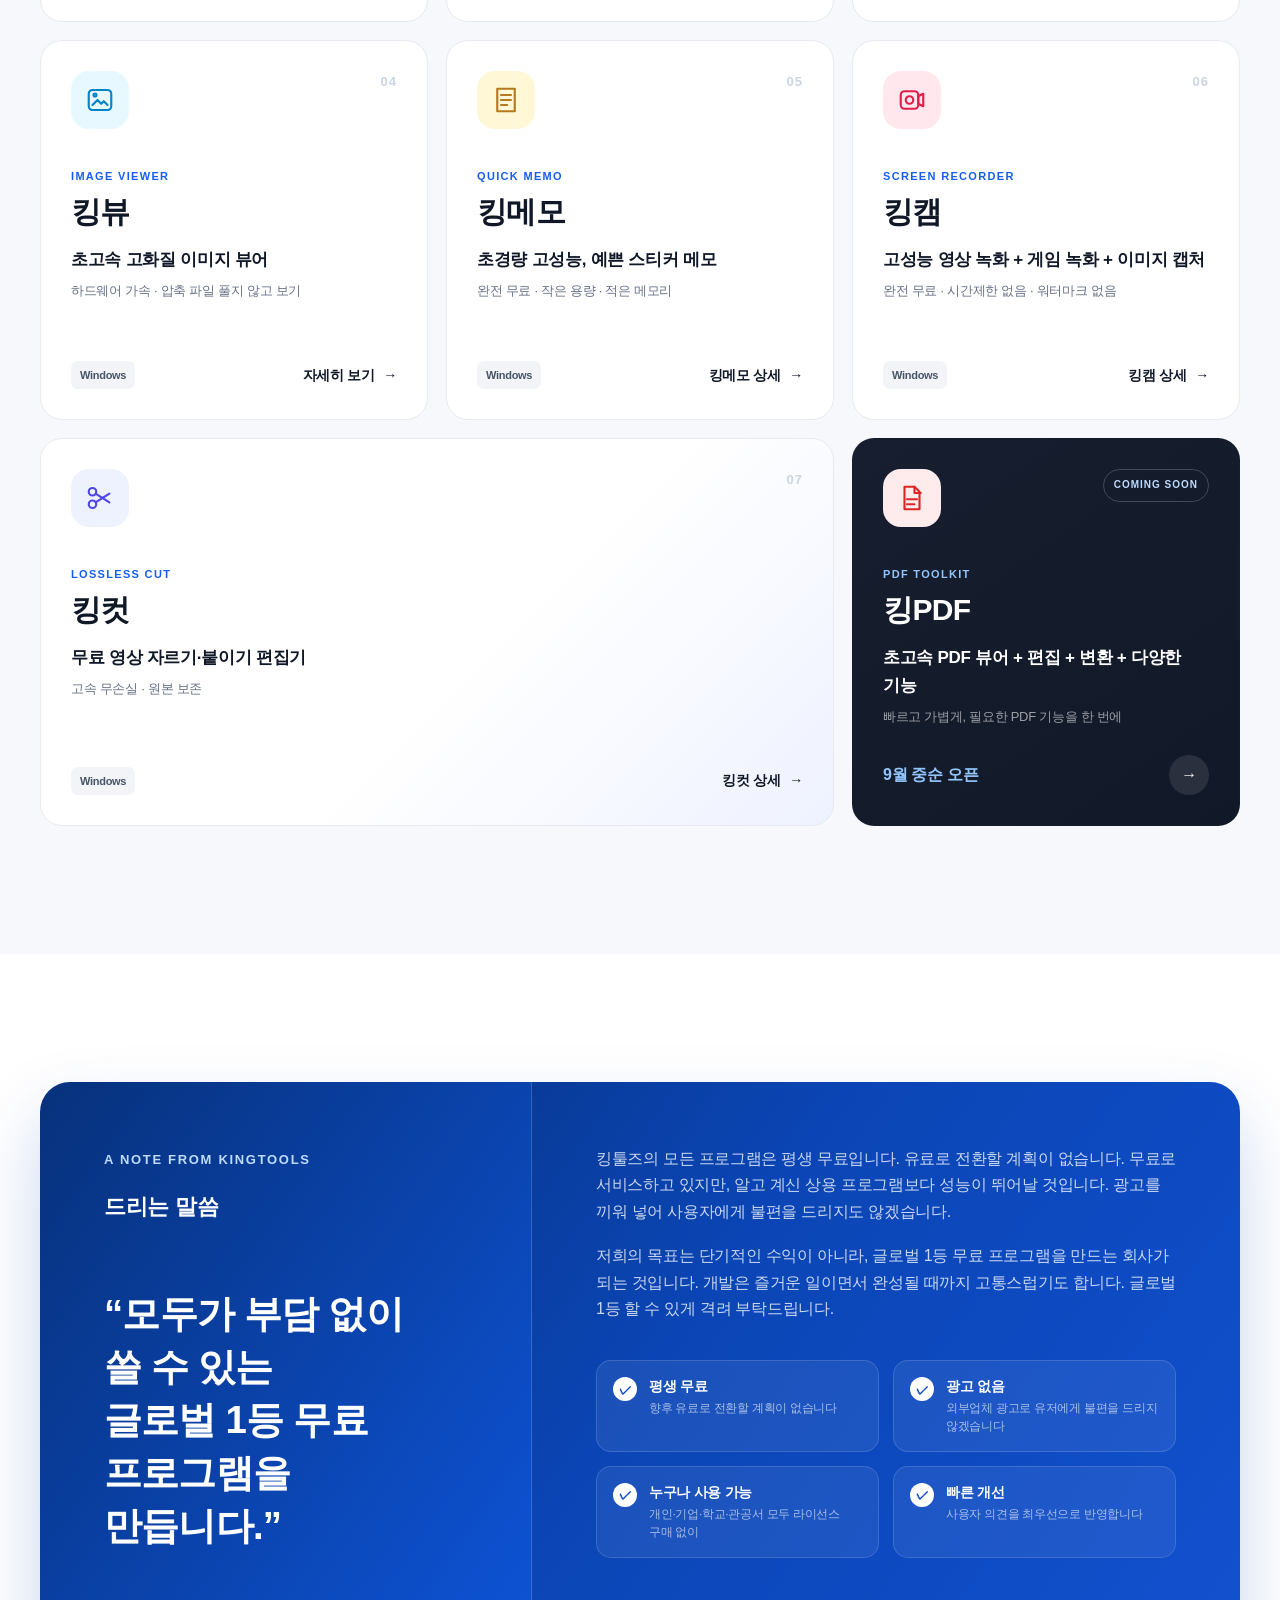
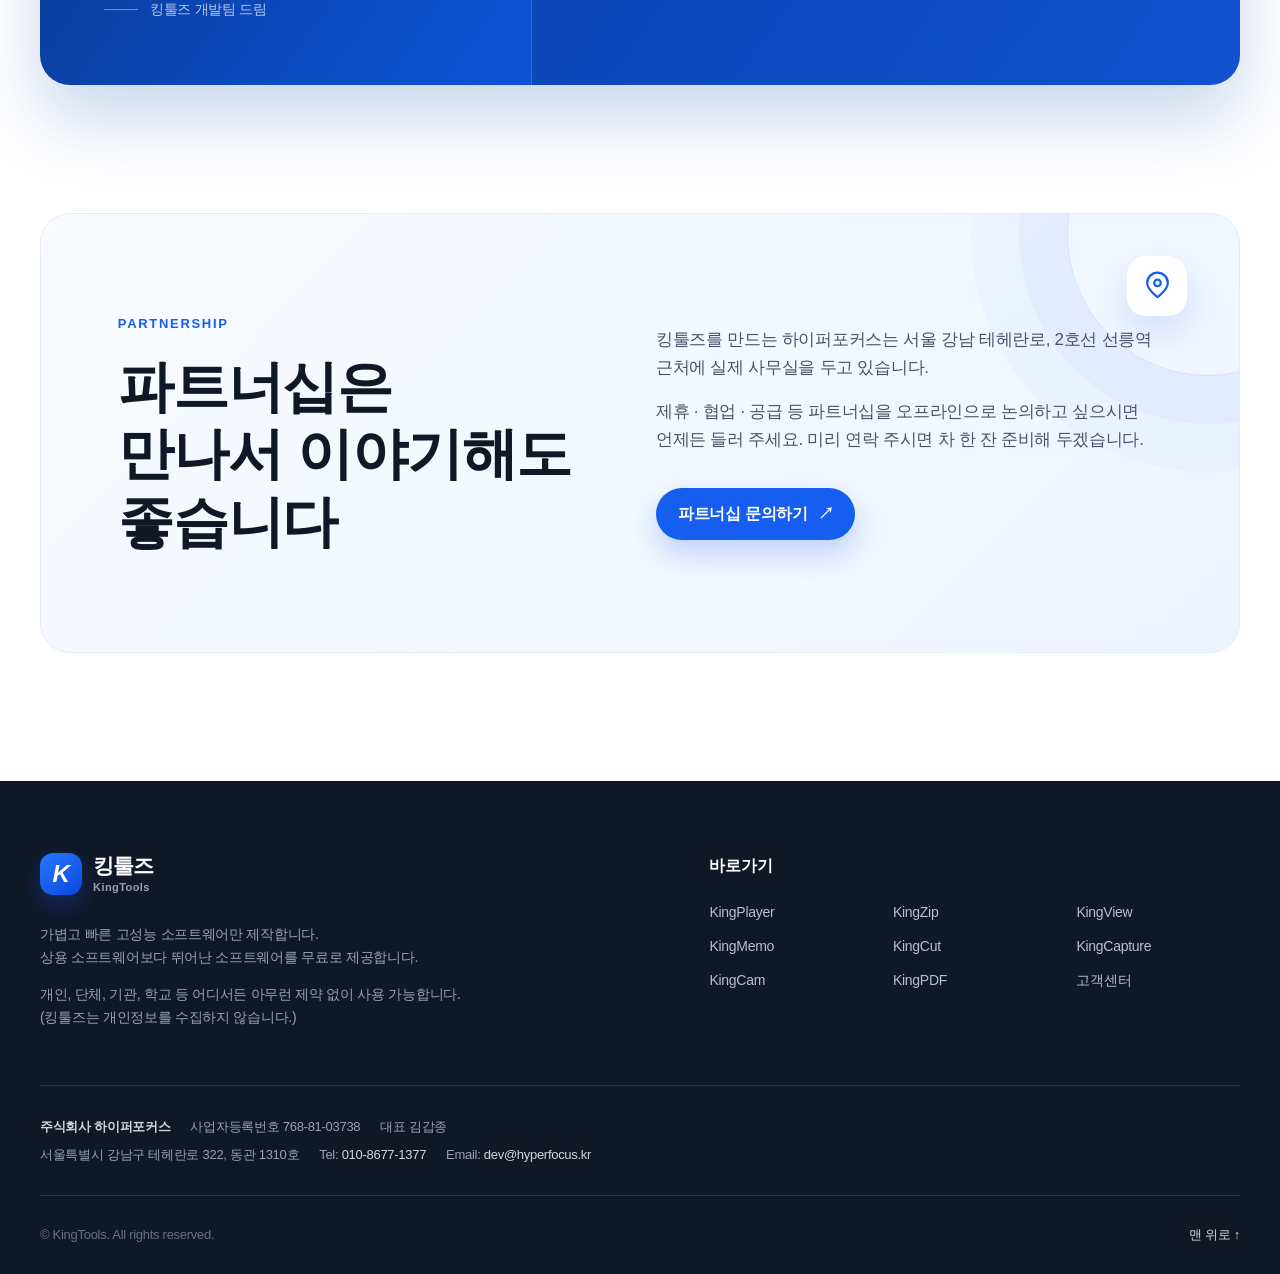
==== commit 08502484: "Remove KingPlayer detail page and its dedicated assets" ====
--- a/index.html
+++ b/index.html
@@ -341,7 +341,7 @@
           </div>
           <div class="program-grid">
             <article class="program-card featured" id="kingcapture"><div class="program-top"><span class="product-icon icon-blue"><svg viewBox="0 0 24 24"><rect x="3" y="5" width="18" height="14" rx="3"></rect><path d="M8 5 9.5 3h5L16 5M8 12h8M12 8v8"></path></svg></span><span class="product-number">01</span></div><span class="card-label">CAPTURE & RECORD</span><h3>킹캡처</h3><p>빠른 화면 캡처 + 영상 녹화 + 유용한 툴</p><small>무료 · 시간 무제한 · 워터마크 없음</small><div class="program-bottom"><span class="os-pill">Windows</span><a href="#kingcapture">킹캡처 상세 <i>→</i></a></div></article>
-            <article class="program-card" id="kingplayer"><div class="program-top"><span class="product-icon icon-violet"><svg viewBox="0 0 24 24"><circle cx="12" cy="12" r="9"></circle><path d="m10 8 6 4-6 4z"></path></svg></span><span class="product-number">02</span></div><span class="card-label">MEDIA PLAYER</span><h3>킹플레이어</h3><p>초고화질 고성능 동영상 플레이어</p><small>완전 무료 · 모든 영상/음악 파일 지원</small><div class="program-bottom"><span class="os-pill">Windows</span><a href="#kingplayer">킹플레이어 상세 <i>→</i></a></div></article>
+            <article class="program-card" id="kingplayer"><div class="program-top"><span class="product-icon icon-violet"><svg viewBox="0 0 24 24"><circle cx="12" cy="12" r="9"></circle><path d="m10 8 6 4-6 4z"></path></svg></span><span class="product-number">02</span></div><span class="card-label">MEDIA PLAYER</span><h3>킹플레이어</h3><p>초고화질 고성능 동영상 플레이어</p><small>완전 무료 · 모든 영상/음악 파일 지원</small><div class="program-bottom"><span class="os-pill">Windows</span></div></article>
             <article class="program-card" id="kingzip"><div class="program-top"><span class="product-icon icon-mint"><svg viewBox="0 0 24 24"><path d="M7 3h10l3 4v13H4V7z"></path><path d="M10 3v4h4V3M10 11h4M10 15h4"></path></svg></span><span class="product-number">03</span></div><span class="card-label">FAST ARCHIVE</span><h3>킹집</h3><p>초고속 고성능 압축 프로그램</p><small>ZIP · 7Z · RAR · ZSTD · ALZ · EGG 지원</small><div class="program-bottom"><span class="os-pill">Windows</span><a href="#kingzip">킹집 상세 <i>→</i></a></div></article>
             <article class="program-card" id="kingview"><div class="program-top"><span class="product-icon icon-cyan"><svg viewBox="0 0 24 24"><rect x="3" y="4" width="18" height="16" rx="3"></rect><path d="m6 16 4-4 3 3 2-2 3 3"></path><circle cx="8" cy="8" r="1.2"></circle></svg></span><span class="product-number">04</span></div><span class="card-label">IMAGE VIEWER</span><h3>킹뷰</h3><p>초고속 고화질 이미지 뷰어</p><small>하드웨어 가속 · 압축 파일 풀지 않고 보기</small><div class="program-bottom"><span class="os-pill">Windows</span><a href="#kingview">자세히 보기 <i>→</i></a></div></article>
             <article class="program-card" id="kingmemo"><div class="program-top"><span class="product-icon icon-yellow"><svg viewBox="0 0 24 24"><path d="M5 3h14v18H5z"></path><path d="M8 8h8M8 12h8M8 16h5"></path></svg></span><span class="product-number">05</span></div><span class="card-label">QUICK MEMO</span><h3>킹메모</h3><p>초경량 고성능, 예쁜 스티커 메모</p><small>완전 무료 · 작은 용량 · 적은 메모리</small><div class="program-bottom"><span class="os-pill">Windows</span><a href="#kingmemo">킹메모 상세 <i>→</i></a></div></article>
@@ -412,6 +412,6 @@
       <div class="section-shell footer-bottom"><p>© KingTools. All rights reserved.</p><a href="#top">맨 위로 <span aria-hidden="true">↑</span></a></div>
     </footer>
 
-    <script src="./script.js?v=20260928-no-language"></script>
+    <script src="./script.js?v=20260928-kingplayer-page-removed"></script>
   </body>
 </html>
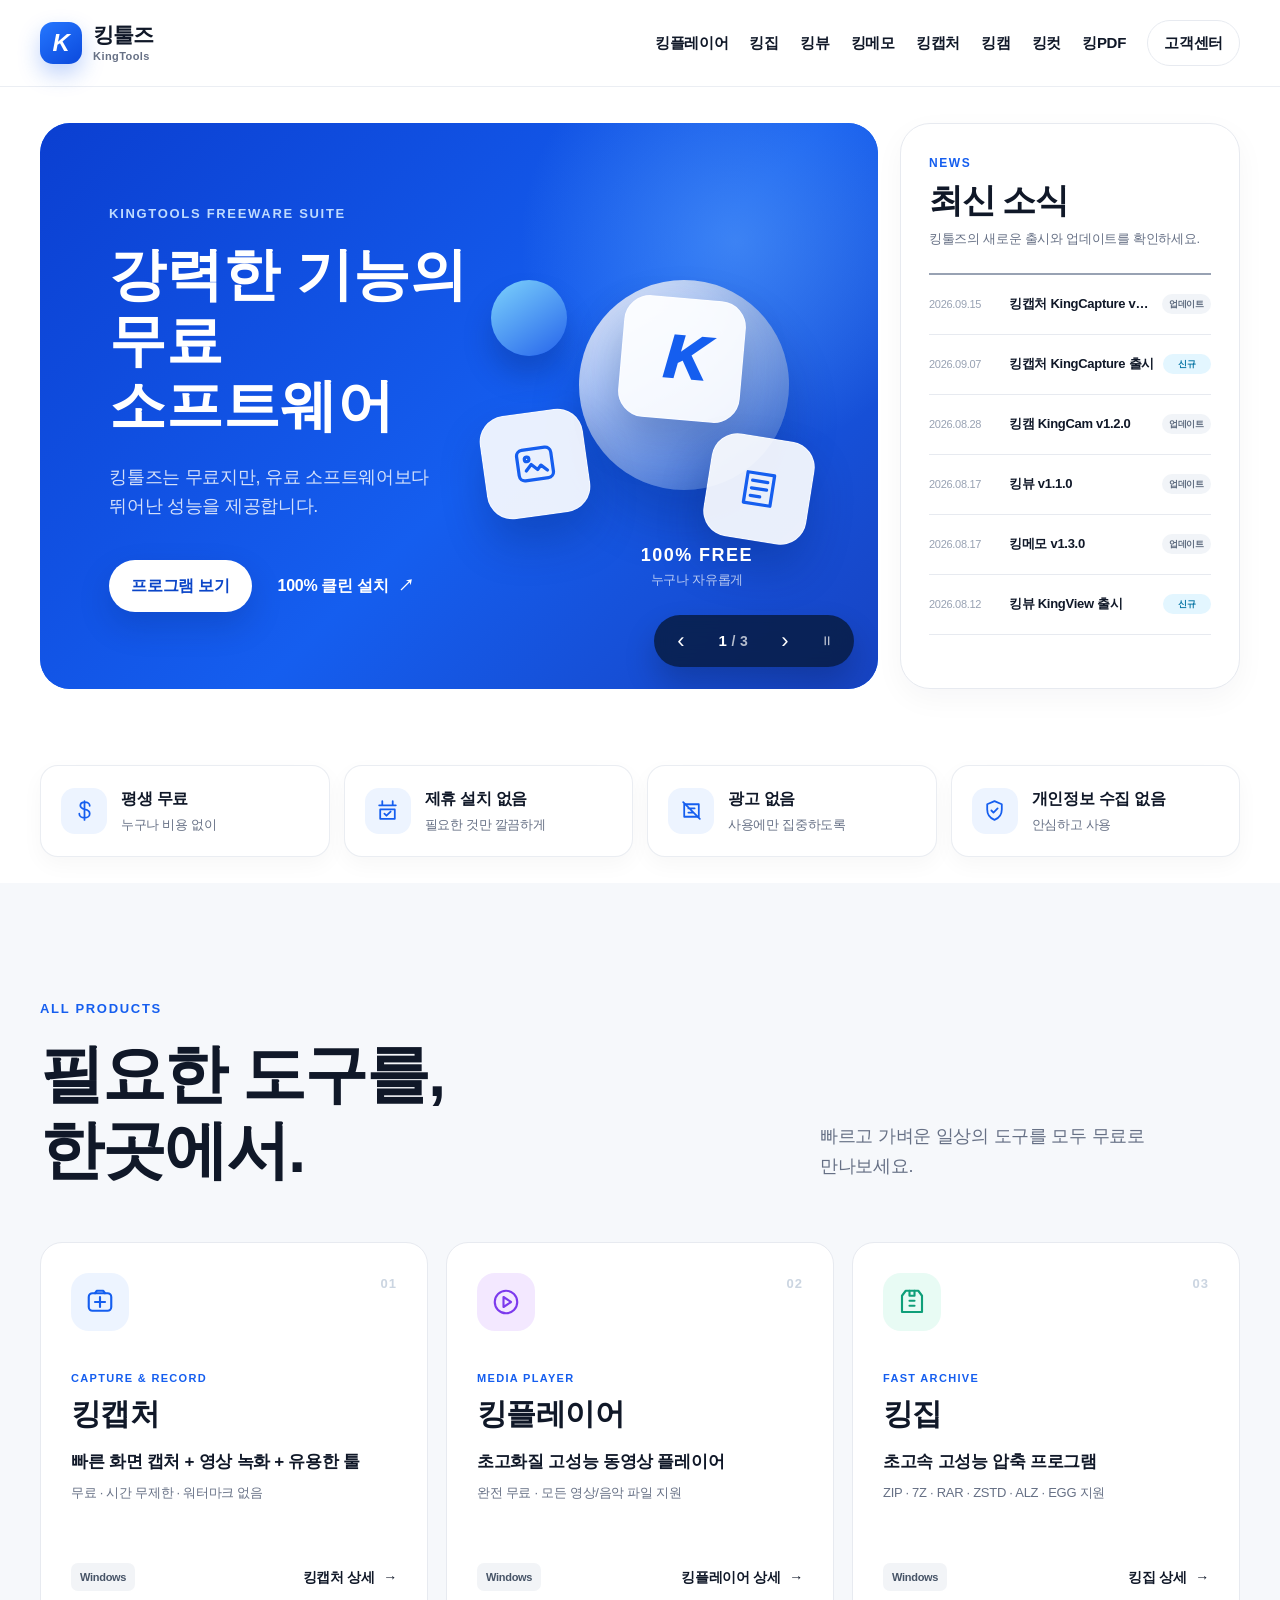
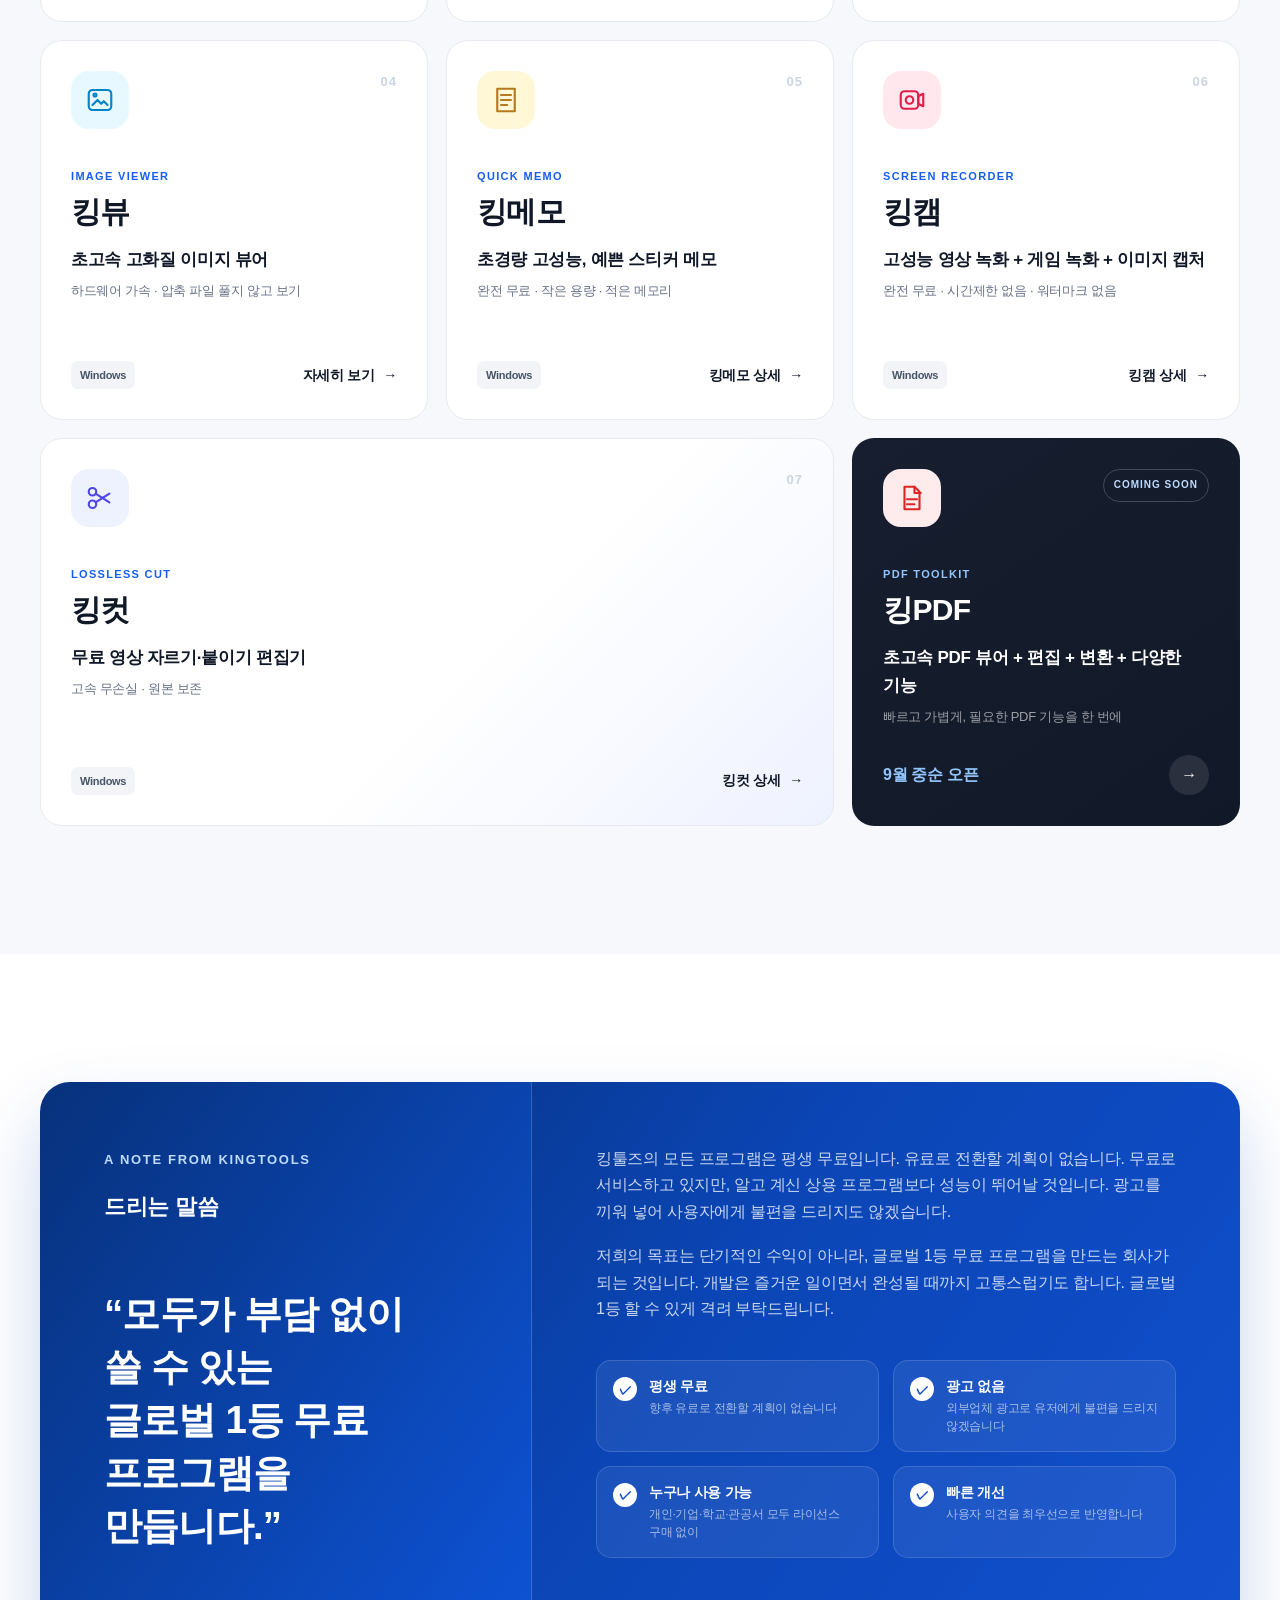
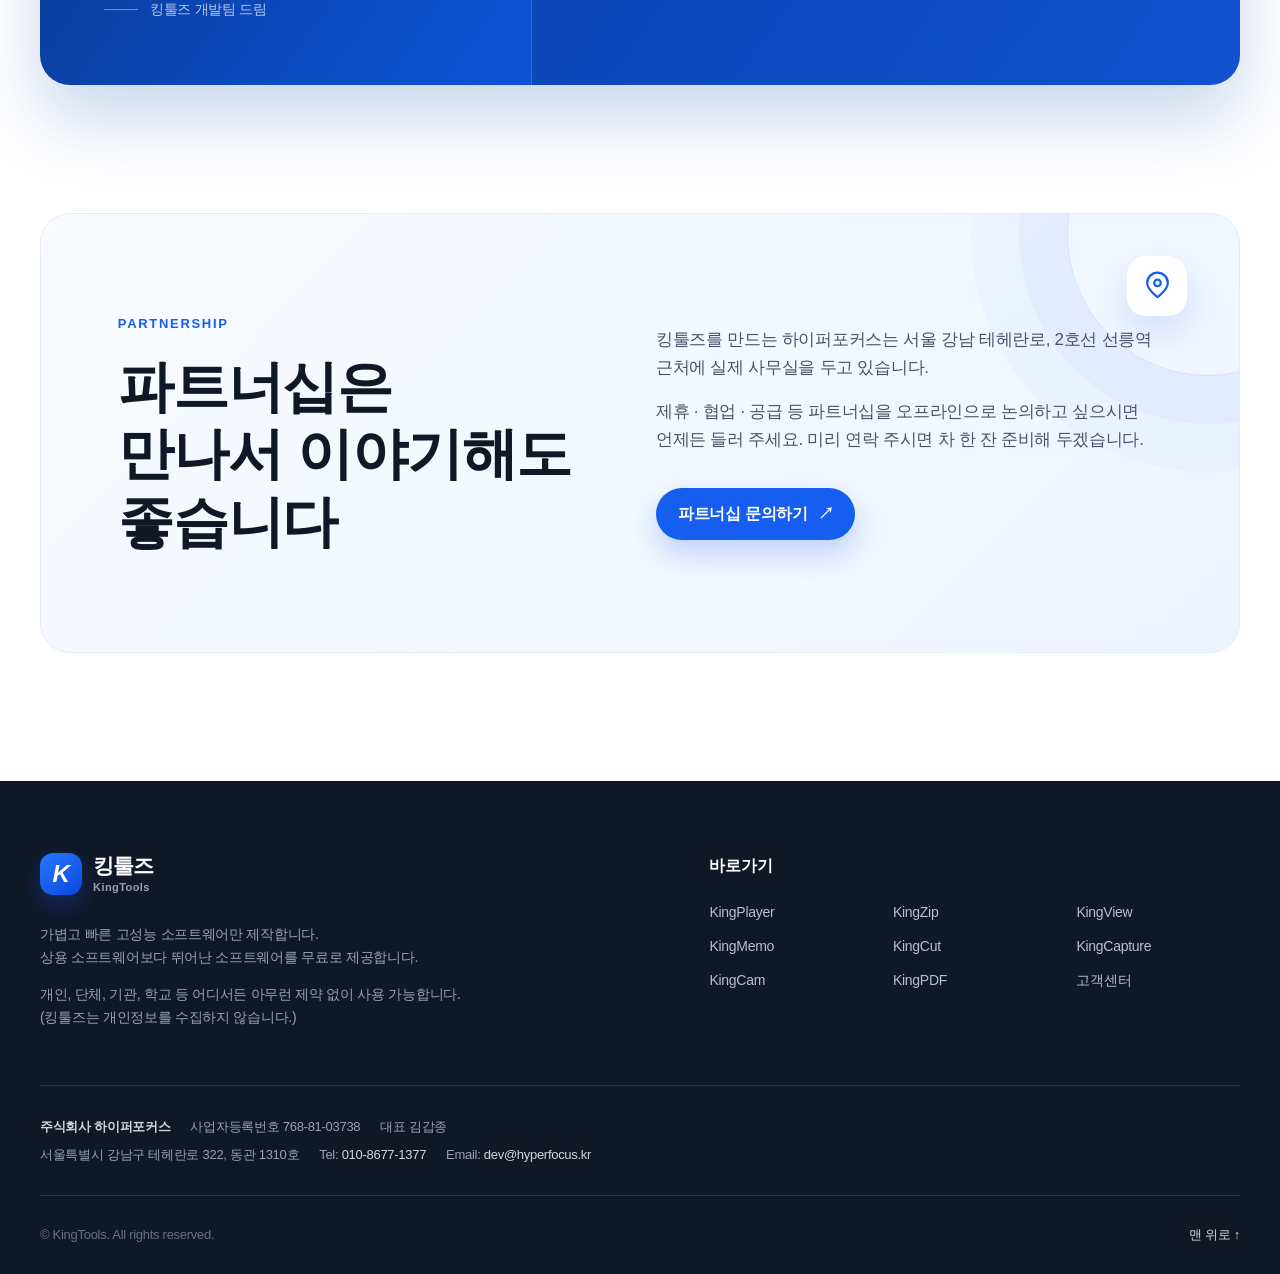
==== commit 8d07e0e2: "Show KingTools home for the former KingPlayer URL" ====
--- a/index.html
+++ b/index.html
@@ -412,6 +412,6 @@
       <div class="section-shell footer-bottom"><p>© KingTools. All rights reserved.</p><a href="#top">맨 위로 <span aria-hidden="true">↑</span></a></div>
     </footer>
 
-    <script src="./script.js?v=20260928-kingplayer-page-removed"></script>
+    <script src="./script.js?v=20260929-home-first"></script>
   </body>
 </html>
--- a/styles.css
+++ b/styles.css
@@ -148,7 +148,7 @@
   background-repeat:no-repeat;
   background-position:center;
   background-size:contain;
-  background-image:url("data:image/svg+xml,%3Csvg xmlns='http://www.w3.org/2000/svg' viewBox='0 0 120 120' fill='none'%3E%3Cg stroke='%230B55B7' stroke-width='6.2' stroke-linecap='round' stroke-linejoin='round'%3E%3Cpath d='M27 19h45l18 18v44H27z'/%3E%3Cpath d='M72 19v19h19'/%3E%3Cpath d='M40 43h23M40 56h27M40 69h20'/%3E%3Ccircle cx='82' cy='79' r='18.5' fill='white'/%3E%3Cpath d='m73.5 79 6 6 11-13'/%3E%3Cpath d='m72 95-3 16 13-7 13 7-3-16'/%3E%3C/g%3E%3C/svg%3E");
+  background-image:url("data:image/svg+xml,%3Csvg xmlns='http://www.w3.org/2000/svg' viewBox='0 0 120 120' fill='none'%3E%3Cg stroke='%230B55B7' stroke-width='4.8' stroke-linecap='round' stroke-linejoin='round'%3E%3Cpath d='M27 19h45l18 18v44H27z'/%3E%3Cpath d='M72 19v19h19'/%3E%3Cpath d='M40 43h23M40 56h27M40 69h20'/%3E%3Ccircle cx='82' cy='79' r='18.5' fill='white'/%3E%3Cpath d='m73.5 79 6 6 11-13'/%3E%3Cpath d='m72 95-3 16 13-7 13 7-3-16'/%3E%3C/g%3E%3C/svg%3E");
 }
 
 @media (min-width:761px) {
